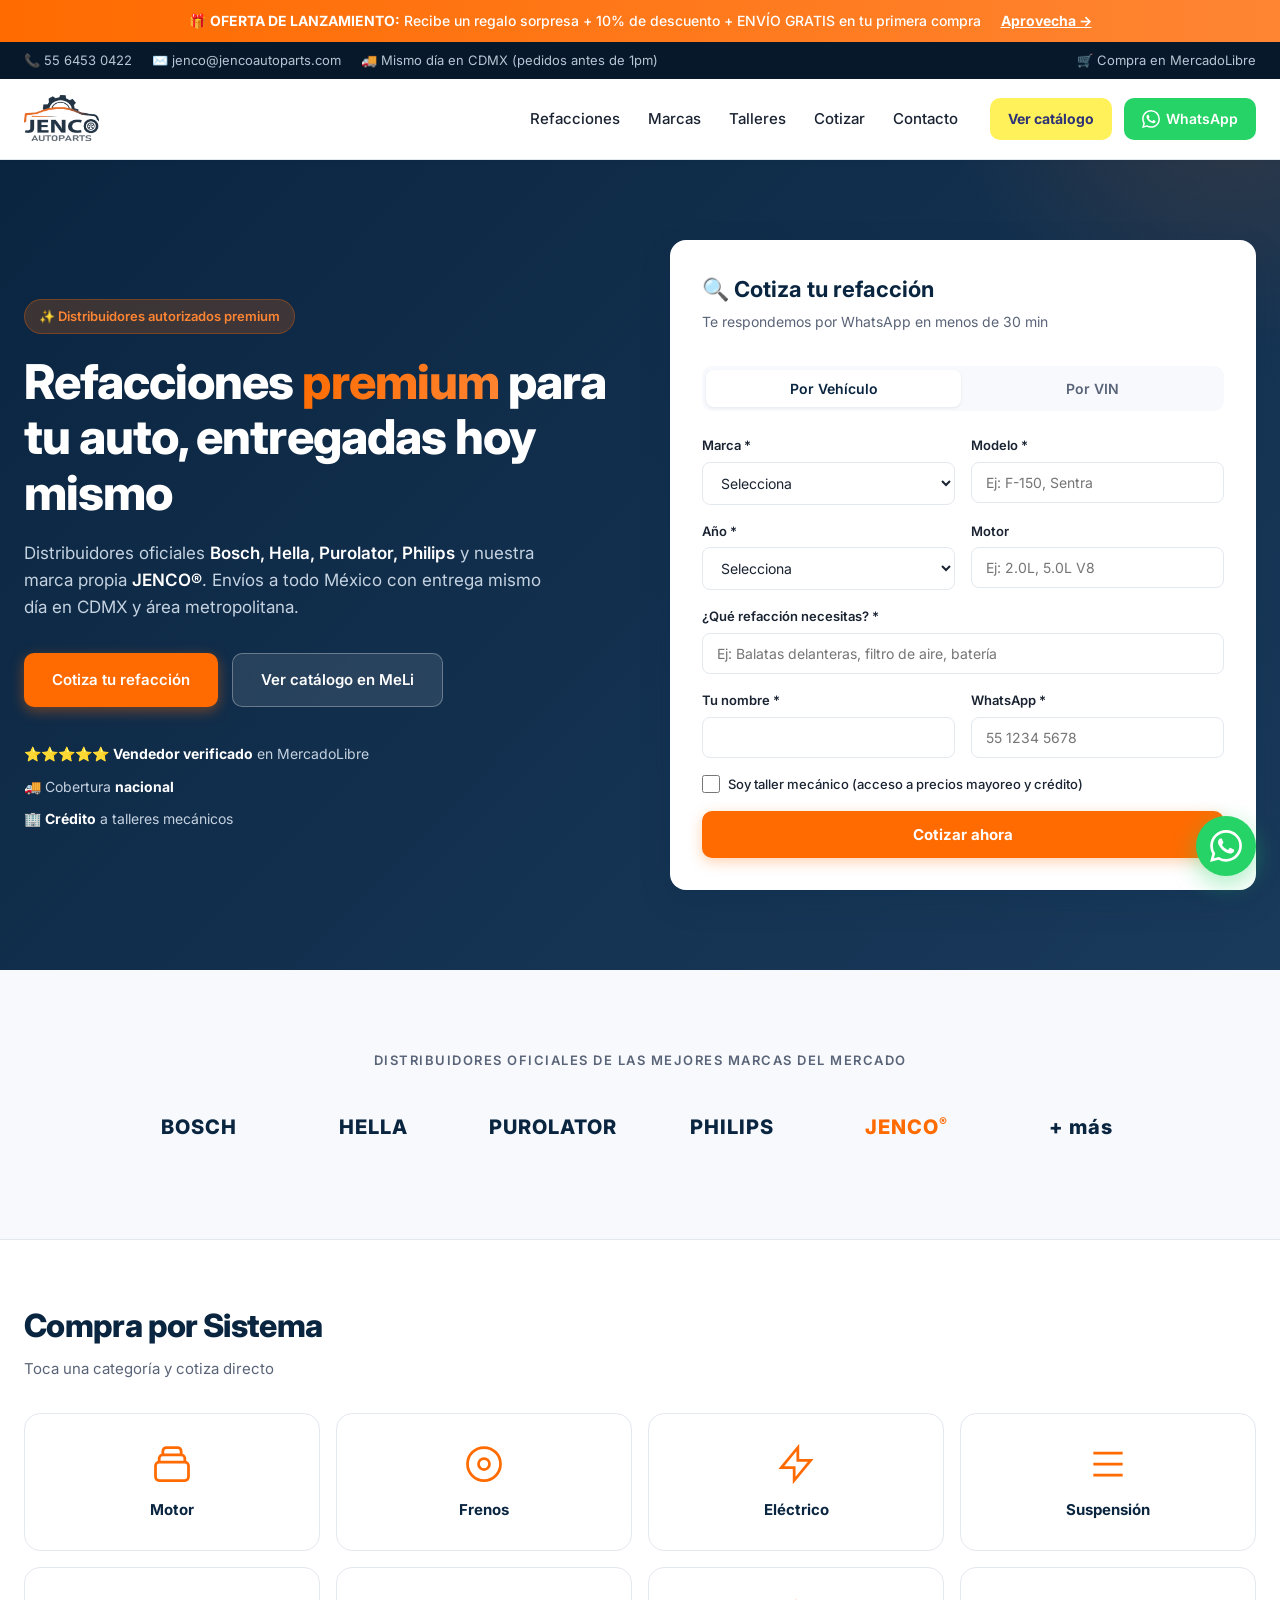
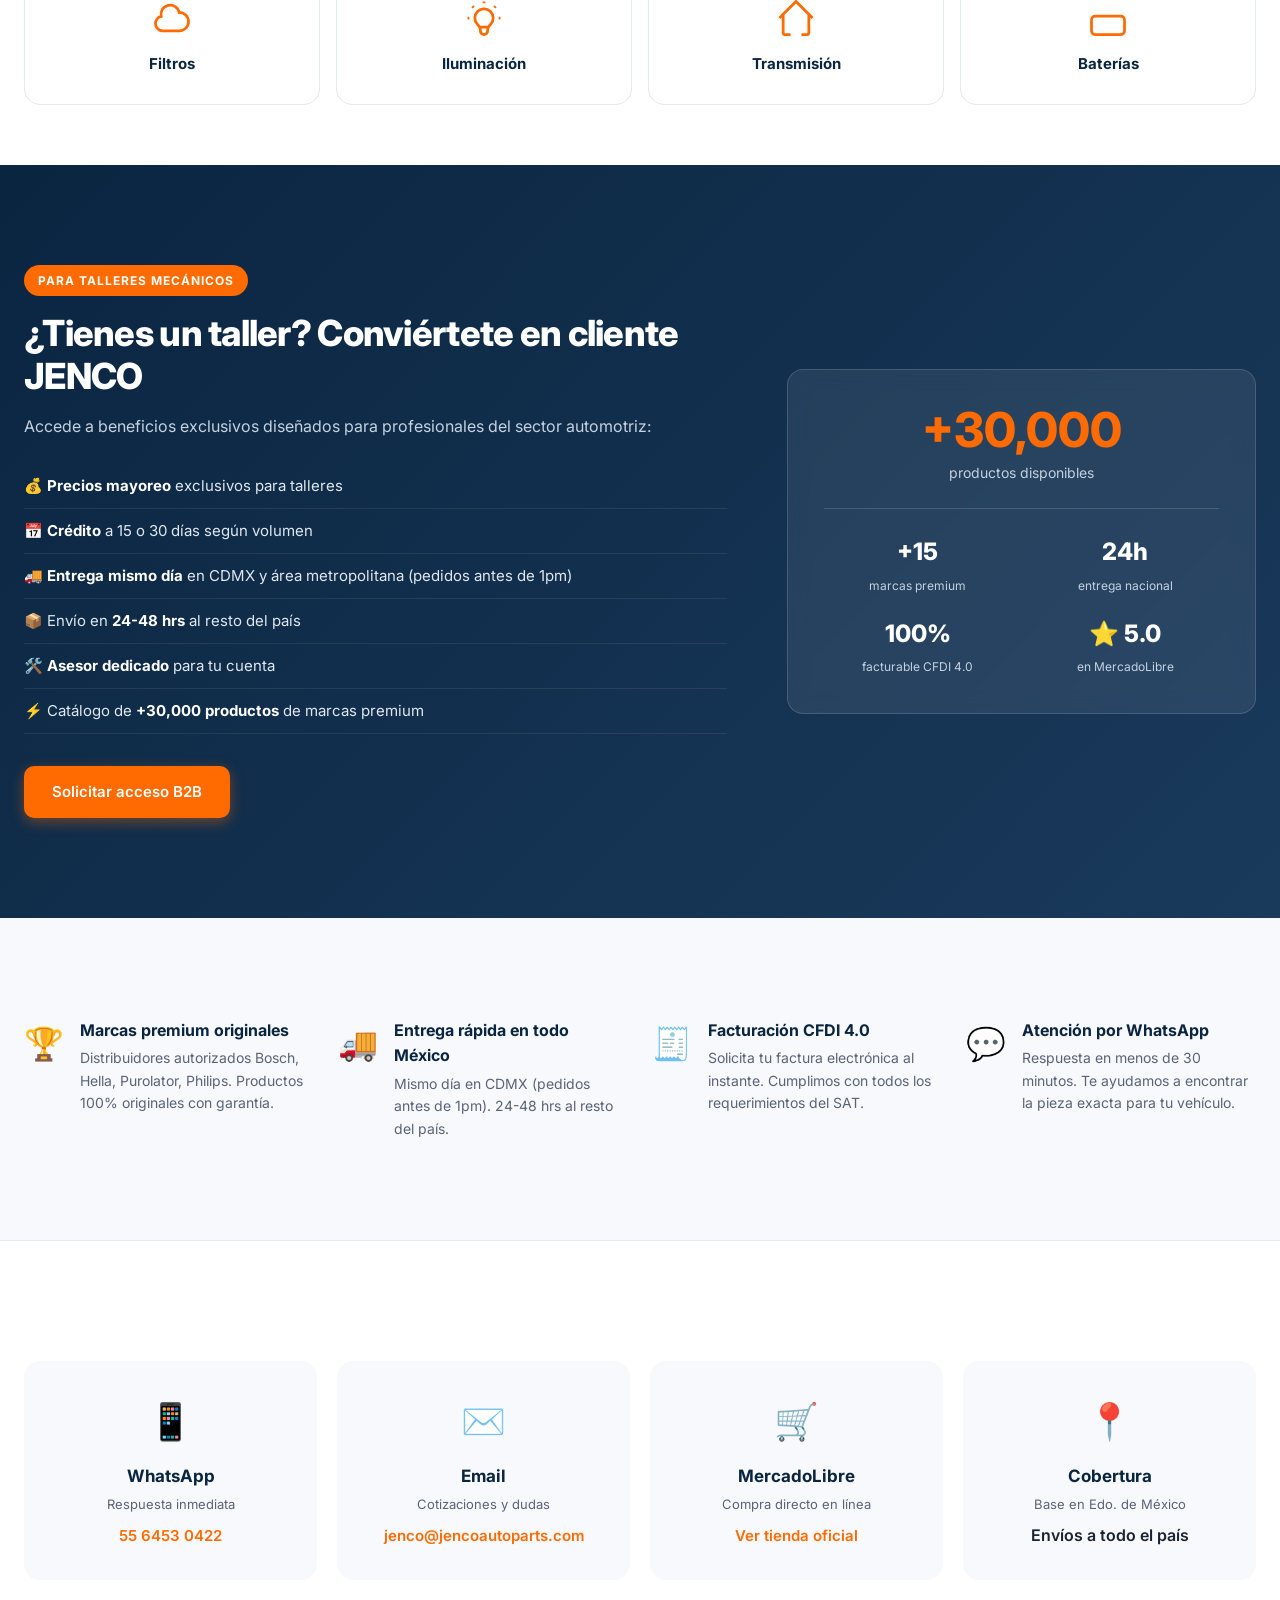
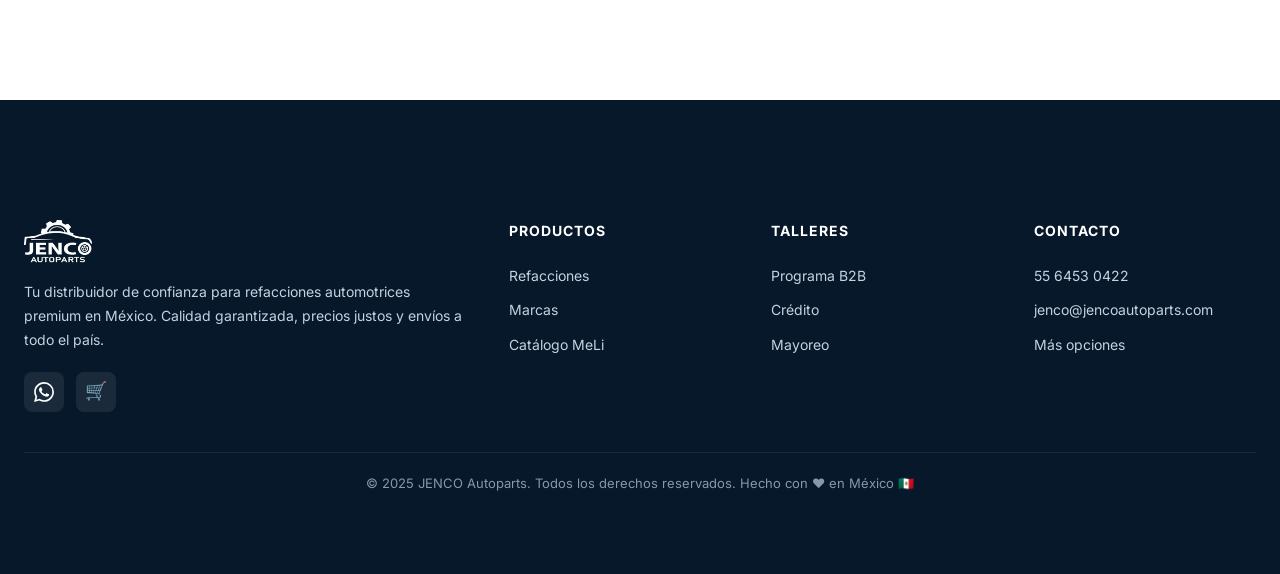
==== index.html @ 502e2b61 "Add files via upload" ====
<!DOCTYPE html>
<html lang="es-MX">
<head>
    <meta charset="UTF-8">
    <meta name="viewport" content="width=device-width, initial-scale=1.0">
    <title>JENCO Autoparts | Refacciones Automotrices Premium en México</title>
    <meta name="description" content="Distribuidores autorizados Bosch, Hella, Purolator y Philips. Envío gratis + 10% en tu primera compra. Entrega mismo día en CDMX. Mayoreo y crédito a talleres.">
    <meta name="keywords" content="refacciones, autopartes, mexico, bosch, hella, purolator, philips, balatas, talleres, mayoreo">
    <meta name="author" content="JENCO Autoparts">
    <meta name="robots" content="index, follow">

    <!-- Open Graph (Facebook/WhatsApp preview) -->
    <meta property="og:title" content="JENCO Autoparts | Refacciones Premium">
    <meta property="og:description" content="Distribuidores autorizados Bosch, Hella, Purolator, Philips. Envío gratis en tu primera compra. Mayoreo y crédito a talleres.">
    <meta property="og:image" content="https://www.jencoautoparts.com/assets/logo.png">
    <meta property="og:url" content="https://www.jencoautoparts.com">
    <meta property="og:type" content="website">
    <meta property="og:locale" content="es_MX">

    <!-- Twitter Card -->
    <meta name="twitter:card" content="summary_large_image">
    <meta name="twitter:title" content="JENCO Autoparts | Refacciones Premium">
    <meta name="twitter:description" content="Distribuidores autorizados de las mejores marcas. Envío nacional.">
    <meta name="twitter:image" content="https://www.jencoautoparts.com/assets/logo.png">

    <link rel="canonical" href="https://www.jencoautoparts.com">
    <link rel="icon" type="image/png" href="assets/logo.png">
    <link rel="apple-touch-icon" href="assets/logo.png">
    <link href="https://fonts.googleapis.com/css2?family=Inter:wght@300;400;500;600;700;800;900&display=swap" rel="stylesheet">
    <link rel="stylesheet" href="styles.css">

    <!-- Google Analytics 4 -->
    <script async src="https://www.googletagmanager.com/gtag/js?id=G-2443R4LY19"></script>
    <script>
      window.dataLayer = window.dataLayer || [];
      function gtag(){dataLayer.push(arguments);}
      gtag('js', new Date());
      gtag('config', 'G-2443R4LY19');
    </script>

    <!-- Meta Pixel (cuando tu socio te pase el ID, reemplaza TU_PIXEL_ID y descomenta) -->
    <!--
    <script>
      !function(f,b,e,v,n,t,s){if(f.fbq)return;n=f.fbq=function(){n.callMethod?n.callMethod.apply(n,arguments):n.queue.push(arguments)};if(!f._fbq)f._fbq=n;n.push=n;n.loaded=!0;n.version='2.0';n.queue=[];t=b.createElement(e);t.async=!0;t.src=v;s=b.getElementsByTagName(e)[0];s.parentNode.insertBefore(t,s)}(window,document,'script','https://connect.facebook.net/en_US/fbevents.js');
      fbq('init', 'TU_PIXEL_ID');
      fbq('track', 'PageView');
    </script>
    -->

    <!-- Schema.org SEO -->
    <script type="application/ld+json">
    {
      "@context": "https://schema.org",
      "@type": "AutoPartsStore",
      "name": "JENCO Autoparts",
      "url": "https://www.jencoautoparts.com",
      "logo": "https://www.jencoautoparts.com/assets/logo.png",
      "image": "https://www.jencoautoparts.com/assets/logo.png",
      "description": "Distribuidores autorizados de refacciones automotrices premium en México. Bosch, Hella, Purolator, Philips.",
      "telephone": "+525564530422",
      "email": "jenco@jencoautoparts.com",
      "address": {
        "@type": "PostalAddress",
        "addressRegion": "Estado de México",
        "addressCountry": "MX"
      },
      "areaServed": "MX",
      "sameAs": [
        "https://www.mercadolibre.com.mx/pagina/jencoautoparts"
      ]
    }
    </script>
</head>
<body>

    <!-- BANNER PROMOCIONAL -->
    <div class="promo-banner">
        🎁 <strong>OFERTA DE LANZAMIENTO:</strong> Recibe un regalo sorpresa + 10% de descuento + ENVÍO GRATIS en tu primera compra &nbsp;
        <a href="#cotizar">Aprovecha →</a>
    </div>

    <!-- TOP BAR -->
    <div class="top-bar">
        <div class="top-bar-content">
            <div class="top-bar-left">
                <span>📞 <a href="tel:+525564530422">55 6453 0422</a></span>
                <span class="hide-mobile">✉️ <a href="mailto:jenco@jencoautoparts.com">jenco@jencoautoparts.com</a></span>
                <span class="hide-mobile">🚚 Mismo día en CDMX (pedidos antes de 1pm)</span>
            </div>
            <div class="top-bar-right">
                <a href="https://www.mercadolibre.com.mx/pagina/jencoautoparts" target="_blank" rel="noopener">🛒 Compra en MercadoLibre</a>
            </div>
        </div>
    </div>

    <!-- HEADER -->
    <header>
        <div class="header-content">
            <a href="#" class="logo">
                <img src="assets/logo.png" alt="JENCO Autoparts">
            </a>
            <nav class="main-nav">
                <a href="#sistemas">Refacciones</a>
                <a href="#marcas">Marcas</a>
                <a href="#b2b">Talleres</a>
                <a href="#cotizar">Cotizar</a>
                <a href="#contacto">Contacto</a>
            </nav>
            <div class="header-actions">
                <a href="https://www.mercadolibre.com.mx/pagina/jencoautoparts" target="_blank" rel="noopener" class="btn-meli hide-mobile">
                    Ver catálogo
                </a>
                <a href="https://wa.me/525564530422?text=Hola%20JENCO,%20me%20interesa%20cotizar%20una%20refacción" target="_blank" rel="noopener" class="btn-whatsapp-header" onclick="trackEvent('whatsapp_header')">
                    <svg fill="currentColor" viewBox="0 0 24 24" width="18" height="18"><path d="M17.472 14.382c-.297-.149-1.758-.867-2.03-.967-.273-.099-.471-.148-.67.15-.197.297-.767.966-.94 1.164-.173.199-.347.223-.644.075-.297-.15-1.255-.463-2.39-1.475-.883-.788-1.48-1.761-1.653-2.059-.173-.297-.018-.458.13-.606.134-.133.298-.347.446-.52.149-.174.198-.298.298-.497.099-.198.05-.371-.025-.52-.075-.149-.669-1.612-.916-2.207-.242-.579-.487-.5-.669-.51-.173-.008-.371-.01-.57-.01-.198 0-.52.074-.792.372-.272.297-1.04 1.016-1.04 2.479 0 1.462 1.065 2.875 1.213 3.074.149.198 2.096 3.2 5.077 4.487.709.306 1.262.489 1.694.625.712.227 1.36.195 1.871.118.571-.085 1.758-.719 2.006-1.413.248-.694.248-1.289.173-1.413-.074-.124-.272-.198-.57-.347m-5.421 7.403h-.004a9.87 9.87 0 01-5.031-1.378l-.361-.214-3.741.982.998-3.648-.235-.374a9.86 9.86 0 01-1.51-5.26c.001-5.45 4.436-9.884 9.888-9.884 2.64 0 5.122 1.03 6.988 2.898a9.825 9.825 0 012.893 6.994c-.003 5.45-4.437 9.884-9.885 9.884m8.413-18.297A11.815 11.815 0 0012.05 0C5.495 0 .16 5.335.157 11.892c0 2.096.547 4.142 1.588 5.945L.057 24l6.305-1.654a11.882 11.882 0 005.683 1.448h.005c6.554 0 11.89-5.335 11.893-11.893a11.821 11.821 0 00-3.48-8.413z"/></svg>
                    WhatsApp
                </a>
            </div>
        </div>
    </header>

    <!-- HERO -->
    <section class="hero">
        <div class="hero-content">
            <div class="hero-text">
                <span class="hero-badge">✨ Distribuidores autorizados premium</span>
                <h1>Refacciones <span>premium</span> para tu auto, entregadas hoy mismo</h1>
                <p>Distribuidores oficiales <strong>Bosch, Hella, Purolator, Philips</strong> y nuestra marca propia <strong>JENCO®</strong>. Envíos a todo México con entrega mismo día en CDMX y área metropolitana.</p>
                <div class="hero-ctas">
                    <a href="#cotizar" class="btn-primary-lg">Cotiza tu refacción</a>
                    <a href="https://www.mercadolibre.com.mx/pagina/jencoautoparts" target="_blank" rel="noopener" class="btn-secondary-lg" onclick="trackEvent('meli_hero')">Ver catálogo en MeLi</a>
                </div>
                <div class="hero-trust">
                    <div class="trust-item">⭐⭐⭐⭐⭐ <strong>Vendedor verificado</strong> en MercadoLibre</div>
                    <div class="trust-item">🚚 Cobertura <strong>nacional</strong></div>
                    <div class="trust-item">🏢 <strong>Crédito</strong> a talleres mecánicos</div>
                </div>
            </div>

            <!-- COTIZADOR -->
            <div class="selector-card" id="cotizar">
                <div class="selector-header">
                    <h3>🔍 Cotiza tu refacción</h3>
                    <p>Te respondemos por WhatsApp en menos de 30 min</p>
                </div>

                <div class="selector-tabs">
                    <button type="button" class="tab active" onclick="switchTab(this, 'vehicle')">Por Vehículo</button>
                    <button type="button" class="tab" onclick="switchTab(this, 'vin')">Por VIN</button>
                </div>

                <form class="selector-form" id="vehicle-form" onsubmit="sendQuote(event)">
                    <input type="hidden" name="access_key" value="e34de8bd-b847-43dc-b93f-b76783f70eb3">
                    <input type="hidden" name="subject" value="🔧 Nueva cotización desde jencoautoparts.com">
                    <input type="hidden" name="from_name" value="JENCO Web">
                    <input type="hidden" name="redirect" value="false">

                    <div class="form-group">
                        <label>Marca *</label>
                        <select name="marca" required>
                            <option value="">Selecciona</option>
                            <option>Ford</option><option>Chevrolet</option><option>Nissan</option>
                            <option>Toyota</option><option>Volkswagen</option><option>Honda</option>
                            <option>Mazda</option><option>Hyundai</option><option>Kia</option>
                            <option>Dodge</option><option>Jeep</option><option>Ram</option>
                            <option>Mitsubishi</option><option>Renault</option><option>Seat</option>
                            <option>BMW</option><option>Mercedes-Benz</option><option>Audi</option>
                            <option>Otra</option>
                        </select>
                    </div>
                    <div class="form-group">
                        <label>Modelo *</label>
                        <input type="text" name="modelo" placeholder="Ej: F-150, Sentra" required>
                    </div>
                    <div class="form-group">
                        <label>Año *</label>
                        <select name="anio" required>
                            <option value="">Selecciona</option>
                            <option>2025</option><option>2024</option><option>2023</option>
                            <option>2022</option><option>2021</option><option>2020</option>
                            <option>2019</option><option>2018</option><option>2017</option>
                            <option>2016</option><option>2015</option><option>2014</option>
                            <option>2013</option><option>2012</option><option>2011</option>
                            <option>2010</option><option>2009 o anterior</option>
                        </select>
                    </div>
                    <div class="form-group">
                        <label>Motor</label>
                        <input type="text" name="motor" placeholder="Ej: 2.0L, 5.0L V8">
                    </div>
                    <div class="form-group full">
                        <label>¿Qué refacción necesitas? *</label>
                        <input type="text" name="refaccion" id="refaccion-input" placeholder="Ej: Balatas delanteras, filtro de aire, batería" required>
                    </div>
                    <div class="form-group">
                        <label>Tu nombre *</label>
                        <input type="text" name="nombre" required>
                    </div>
                    <div class="form-group">
                        <label>WhatsApp *</label>
                        <input type="tel" name="telefono" placeholder="55 1234 5678" required pattern="[0-9\s]{10,15}">
                    </div>
                    <div class="form-group full checkbox-group">
                        <label><input type="checkbox" name="es_taller" value="Sí"> Soy taller mecánico (acceso a precios mayoreo y crédito)</label>
                    </div>
                    <button type="submit" class="btn-primary">Cotizar ahora</button>
                </form>

                <form class="selector-form vin-mode" id="vin-form" style="display:none" onsubmit="sendQuote(event)">
                    <input type="hidden" name="access_key" value="e34de8bd-b847-43dc-b93f-b76783f70eb3">
                    <input type="hidden" name="subject" value="🔧 Cotización por VIN - jencoautoparts.com">
                    <input type="hidden" name="from_name" value="JENCO Web">
                    <input type="hidden" name="redirect" value="false">

                    <div class="form-group full">
                        <label>Número VIN (17 caracteres) *</label>
                        <input type="text" name="vin" maxlength="17" minlength="17" placeholder="Ej: 1FTFW1ET5DFC10312" required style="text-transform:uppercase">
                        <small>El VIN está en el tablero del lado del conductor o en los documentos del vehículo</small>
                    </div>
                    <div class="form-group full">
                        <label>¿Qué refacción necesitas? *</label>
                        <input type="text" name="refaccion" required>
                    </div>
                    <div class="form-group">
                        <label>Tu nombre *</label>
                        <input type="text" name="nombre" required>
                    </div>
                    <div class="form-group">
                        <label>WhatsApp *</label>
                        <input type="tel" name="telefono" required>
                    </div>
                    <button type="submit" class="btn-primary">Decodificar y cotizar</button>
                </form>
            </div>
        </div>
    </section>

    <!-- MARCAS -->
    <section class="brands-section" id="marcas">
        <div class="container-narrow">
            <p class="brands-label">Distribuidores oficiales de las mejores marcas del mercado</p>
            <div class="brands-grid">
                <div class="brand-item">BOSCH</div>
                <div class="brand-item">HELLA</div>
                <div class="brand-item">PUROLATOR</div>
                <div class="brand-item">PHILIPS</div>
                <div class="brand-item brand-own">JENCO<sup>®</sup></div>
                <div class="brand-item">+ más</div>
            </div>
        </div>
    </section>

    <!-- SISTEMAS -->
    <section class="container" id="sistemas">
        <div class="section-header">
            <div>
                <h2 class="section-title">Compra por Sistema</h2>
                <p class="section-subtitle">Toca una categoría y cotiza directo</p>
            </div>
        </div>
        <div class="systems-grid">
            <a href="#cotizar" class="system-card" onclick="setRefaccion('Motor')">
                <svg class="system-icon" fill="none" stroke="currentColor" stroke-width="1.5" viewBox="0 0 24 24"><path d="M19 11H5m14 0a2 2 0 012 2v6a2 2 0 01-2 2H5a2 2 0 01-2-2v-6a2 2 0 012-2m14 0V9a2 2 0 00-2-2M5 11V9a2 2 0 012-2m0 0V5a2 2 0 012-2h6a2 2 0 012 2v2M7 7h10"/></svg>
                <div class="system-name">Motor</div>
            </a>
            <a href="#cotizar" class="system-card" onclick="setRefaccion('Frenos')">
                <svg class="system-icon" fill="none" stroke="currentColor" stroke-width="1.5" viewBox="0 0 24 24"><circle cx="12" cy="12" r="9"/><circle cx="12" cy="12" r="3"/></svg>
                <div class="system-name">Frenos</div>
            </a>
            <a href="#cotizar" class="system-card" onclick="setRefaccion('Sistema eléctrico')">
                <svg class="system-icon" fill="none" stroke="currentColor" stroke-width="1.5" viewBox="0 0 24 24"><path d="M13 10V3L4 14h7v7l9-11h-7z"/></svg>
                <div class="system-name">Eléctrico</div>
            </a>
            <a href="#cotizar" class="system-card" onclick="setRefaccion('Suspensión')">
                <svg class="system-icon" fill="none" stroke="currentColor" stroke-width="1.5" viewBox="0 0 24 24"><path d="M4 6h16M4 12h16M4 18h16"/></svg>
                <div class="system-name">Suspensión</div>
            </a>
            <a href="#cotizar" class="system-card" onclick="setRefaccion('Filtros')">
                <svg class="system-icon" fill="none" stroke="currentColor" stroke-width="1.5" viewBox="0 0 24 24"><path d="M3 15a4 4 0 004 4h9a5 5 0 10-.1-9.999 5.002 5.002 0 10-9.78 2.096A4.001 4.001 0 003 15z"/></svg>
                <div class="system-name">Filtros</div>
            </a>
            <a href="#cotizar" class="system-card" onclick="setRefaccion('Iluminación')">
                <svg class="system-icon" fill="none" stroke="currentColor" stroke-width="1.5" viewBox="0 0 24 24"><path d="M9.663 17h4.673M12 3v1m6.364 1.636l-.707.707M21 12h-1M4 12H3m3.343-5.657l-.707-.707m2.828 9.9a5 5 0 117.072 0l-.548.547A3.374 3.374 0 0014 18.469V19a2 2 0 11-4 0v-.531c0-.895-.356-1.754-.988-2.386l-.548-.547z"/></svg>
                <div class="system-name">Iluminación</div>
            </a>
            <a href="#cotizar" class="system-card" onclick="setRefaccion('Transmisión')">
                <svg class="system-icon" fill="none" stroke="currentColor" stroke-width="1.5" viewBox="0 0 24 24"><path d="M3 12l2-2m0 0l7-7 7 7M5 10v10a1 1 0 001 1h3m10-11l2 2m-2-2v10a1 1 0 01-1 1h-3"/></svg>
                <div class="system-name">Transmisión</div>
            </a>
            <a href="#cotizar" class="system-card" onclick="setRefaccion('Batería')">
                <svg class="system-icon" fill="none" stroke="currentColor" stroke-width="1.5" viewBox="0 0 24 24"><path d="M19 11H5m14 0a2 2 0 012 2v6a2 2 0 01-2 2H5a2 2 0 01-2-2v-6a2 2 0 012-2"/></svg>
                <div class="system-name">Baterías</div>
            </a>
        </div>
    </section>

    <!-- B2B / TALLERES -->
    <section class="b2b-section" id="b2b">
        <div class="container">
            <div class="b2b-content">
                <div class="b2b-text">
                    <span class="b2b-tag">PARA TALLERES MECÁNICOS</span>
                    <h2>¿Tienes un taller? Conviértete en cliente JENCO</h2>
                    <p>Accede a beneficios exclusivos diseñados para profesionales del sector automotriz:</p>
                    <ul class="b2b-benefits">
                        <li>💰 <strong>Precios mayoreo</strong> exclusivos para talleres</li>
                        <li>📅 <strong>Crédito</strong> a 15 o 30 días según volumen</li>
                        <li>🚚 <strong>Entrega mismo día</strong> en CDMX y área metropolitana (pedidos antes de 1pm)</li>
                        <li>📦 Envío en <strong>24-48 hrs</strong> al resto del país</li>
                        <li>🛠️ <strong>Asesor dedicado</strong> para tu cuenta</li>
                        <li>⚡ Catálogo de <strong>+30,000 productos</strong> de marcas premium</li>
                    </ul>
                    <a href="https://wa.me/525564530422?text=Hola%20JENCO,%20tengo%20un%20taller%20mecánico%20y%20quiero%20información%20sobre%20precios%20mayoreo%20y%20crédito" target="_blank" rel="noopener" class="btn-primary-lg" onclick="trackEvent('whatsapp_b2b')">
                        Solicitar acceso B2B
                    </a>
                </div>
                <div class="b2b-card">
                    <div class="stat-big">
                        <span class="stat-number">+30,000</span>
                        <span class="stat-label">productos disponibles</span>
                    </div>
                    <div class="stat-row">
                        <div class="stat">
                            <span class="stat-num">+15</span>
                            <span class="stat-lbl">marcas premium</span>
                        </div>
                        <div class="stat">
                            <span class="stat-num">24h</span>
                            <span class="stat-lbl">entrega nacional</span>
                        </div>
                    </div>
                    <div class="stat-row">
                        <div class="stat">
                            <span class="stat-num">100%</span>
                            <span class="stat-lbl">facturable CFDI 4.0</span>
                        </div>
                        <div class="stat">
                            <span class="stat-num">⭐ 5.0</span>
                            <span class="stat-lbl">en MercadoLibre</span>
                        </div>
                    </div>
                </div>
            </div>
        </div>
    </section>

    <!-- BENEFICIOS -->
    <section class="features-wrapper">
        <div class="container">
            <div class="features">
                <div class="feature">
                    <div class="feature-icon-wrap">🏆</div>
                    <div>
                        <h4>Marcas premium originales</h4>
                        <p>Distribuidores autorizados Bosch, Hella, Purolator, Philips. Productos 100% originales con garantía.</p>
                    </div>
                </div>
                <div class="feature">
                    <div class="feature-icon-wrap">🚚</div>
                    <div>
                        <h4>Entrega rápida en todo México</h4>
                        <p>Mismo día en CDMX (pedidos antes de 1pm). 24-48 hrs al resto del país.</p>
                    </div>
                </div>
                <div class="feature">
                    <div class="feature-icon-wrap">🧾</div>
                    <div>
                        <h4>Facturación CFDI 4.0</h4>
                        <p>Solicita tu factura electrónica al instante. Cumplimos con todos los requerimientos del SAT.</p>
                    </div>
                </div>
                <div class="feature">
                    <div class="feature-icon-wrap">💬</div>
                    <div>
                        <h4>Atención por WhatsApp</h4>
                        <p>Respuesta en menos de 30 minutos. Te ayudamos a encontrar la pieza exacta para tu vehículo.</p>
                    </div>
                </div>
            </div>
        </div>
    </section>

    <!-- CONTACTO -->
    <section class="contact-section" id="contacto">
        <div class="container">
            <div class="contact-grid">
                <div class="contact-card">
                    <div class="contact-icon">📱</div>
                    <h4>WhatsApp</h4>
                    <p>Respuesta inmediata</p>
                    <a href="https://wa.me/525564530422?text=Hola%20JENCO" target="_blank" rel="noopener" onclick="trackEvent('whatsapp_contact')">55 6453 0422</a>
                </div>
                <div class="contact-card">
                    <div class="contact-icon">✉️</div>
                    <h4>Email</h4>
                    <p>Cotizaciones y dudas</p>
                    <a href="mailto:jenco@jencoautoparts.com">jenco@jencoautoparts.com</a>
                </div>
                <div class="contact-card">
                    <div class="contact-icon">🛒</div>
                    <h4>MercadoLibre</h4>
                    <p>Compra directo en línea</p>
                    <a href="https://www.mercadolibre.com.mx/pagina/jencoautoparts" target="_blank" rel="noopener" onclick="trackEvent('meli_contact')">Ver tienda oficial</a>
                </div>
                <div class="contact-card">
                    <div class="contact-icon">📍</div>
                    <h4>Cobertura</h4>
                    <p>Base en Edo. de México</p>
                    <span>Envíos a todo el país</span>
                </div>
            </div>
        </div>
    </section>

    <!-- FOOTER -->
    <footer>
        <div class="container">
            <div class="footer-content">
                <div class="footer-brand">
                    <img src="assets/logo.png" alt="JENCO Autoparts" class="footer-logo">
                    <p>Tu distribuidor de confianza para refacciones automotrices premium en México. Calidad garantizada, precios justos y envíos a todo el país.</p>
                    <div class="social-links">
                        <a href="https://wa.me/525564530422" target="_blank" rel="noopener" title="WhatsApp">
                            <svg fill="currentColor" viewBox="0 0 24 24" width="20" height="20"><path d="M17.472 14.382c-.297-.149-1.758-.867-2.03-.967-.273-.099-.471-.148-.67.15-.197.297-.767.966-.94 1.164-.173.199-.347.223-.644.075-.297-.15-1.255-.463-2.39-1.475-.883-.788-1.48-1.761-1.653-2.059-.173-.297-.018-.458.13-.606.134-.133.298-.347.446-.52.149-.174.198-.298.298-.497.099-.198.05-.371-.025-.52-.075-.149-.669-1.612-.916-2.207-.242-.579-.487-.5-.669-.51-.173-.008-.371-.01-.57-.01-.198 0-.52.074-.792.372-.272.297-1.04 1.016-1.04 2.479 0 1.462 1.065 2.875 1.213 3.074.149.198 2.096 3.2 5.077 4.487.709.306 1.262.489 1.694.625.712.227 1.36.195 1.871.118.571-.085 1.758-.719 2.006-1.413.248-.694.248-1.289.173-1.413-.074-.124-.272-.198-.57-.347m-5.421 7.403h-.004a9.87 9.87 0 01-5.031-1.378l-.361-.214-3.741.982.998-3.648-.235-.374a9.86 9.86 0 01-1.51-5.26c.001-5.45 4.436-9.884 9.888-9.884 2.64 0 5.122 1.03 6.988 2.898a9.825 9.825 0 012.893 6.994c-.003 5.45-4.437 9.884-9.885 9.884m8.413-18.297A11.815 11.815 0 0012.05 0C5.495 0 .16 5.335.157 11.892c0 2.096.547 4.142 1.588 5.945L.057 24l6.305-1.654a11.882 11.882 0 005.683 1.448h.005c6.554 0 11.89-5.335 11.893-11.893a11.821 11.821 0 00-3.48-8.413z"/></svg>
                        </a>
                        <a href="https://www.mercadolibre.com.mx/pagina/jencoautoparts" target="_blank" rel="noopener" title="MercadoLibre">
                            🛒
                        </a>
                    </div>
                </div>
                <div class="footer-col">
                    <h5>Productos</h5>
                    <a href="#sistemas">Refacciones</a>
                    <a href="#marcas">Marcas</a>
                    <a href="https://www.mercadolibre.com.mx/pagina/jencoautoparts" target="_blank" rel="noopener">Catálogo MeLi</a>
                </div>
                <div class="footer-col">
                    <h5>Talleres</h5>
                    <a href="#b2b">Programa B2B</a>
                    <a href="#b2b">Crédito</a>
                    <a href="#b2b">Mayoreo</a>
                </div>
                <div class="footer-col">
                    <h5>Contacto</h5>
                    <a href="tel:+525564530422">55 6453 0422</a>
                    <a href="mailto:jenco@jencoautoparts.com">jenco@jencoautoparts.com</a>
                    <a href="#contacto">Más opciones</a>
                </div>
            </div>
            <div class="footer-bottom">
                © 2025 JENCO Autoparts. Todos los derechos reservados. Hecho con ❤️ en México 🇲🇽
            </div>
        </div>
    </footer>

    <!-- BOTÓN FLOTANTE WHATSAPP -->
    <a href="https://wa.me/525564530422?text=Hola%20JENCO,%20me%20interesa%20cotizar%20una%20refacción" target="_blank" rel="noopener" class="whatsapp-float" onclick="trackEvent('whatsapp_float')" title="Cotiza por WhatsApp">
        <svg fill="currentColor" viewBox="0 0 24 24" width="32" height="32"><path d="M17.472 14.382c-.297-.149-1.758-.867-2.03-.967-.273-.099-.471-.148-.67.15-.197.297-.767.966-.94 1.164-.173.199-.347.223-.644.075-.297-.15-1.255-.463-2.39-1.475-.883-.788-1.48-1.761-1.653-2.059-.173-.297-.018-.458.13-.606.134-.133.298-.347.446-.52.149-.174.198-.298.298-.497.099-.198.05-.371-.025-.52-.075-.149-.669-1.612-.916-2.207-.242-.579-.487-.5-.669-.51-.173-.008-.371-.01-.57-.01-.198 0-.52.074-.792.372-.272.297-1.04 1.016-1.04 2.479 0 1.462 1.065 2.875 1.213 3.074.149.198 2.096 3.2 5.077 4.487.709.306 1.262.489 1.694.625.712.227 1.36.195 1.871.118.571-.085 1.758-.719 2.006-1.413.248-.694.248-1.289.173-1.413-.074-.124-.272-.198-.57-.347m-5.421 7.403h-.004a9.87 9.87 0 01-5.031-1.378l-.361-.214-3.741.982.998-3.648-.235-.374a9.86 9.86 0 01-1.51-5.26c.001-5.45 4.436-9.884 9.888-9.884 2.64 0 5.122 1.03 6.988 2.898a9.825 9.825 0 012.893 6.994c-.003 5.45-4.437 9.884-9.885 9.884m8.413-18.297A11.815 11.815 0 0012.05 0C5.495 0 .16 5.335.157 11.892c0 2.096.547 4.142 1.588 5.945L.057 24l6.305-1.654a11.882 11.882 0 005.683 1.448h.005c6.554 0 11.89-5.335 11.893-11.893a11.821 11.821 0 00-3.48-8.413z"/></svg>
    </a>

    <!-- TOAST NOTIFICATION -->
    <div id="toast" class="toast"></div>

    <script src="script.js"></script>
</body>
</html>
---- styles.css ----
/* ============================================
   JENCO AUTOPARTS - STYLES
   Paleta: Azul corporativo + Naranja energía
   ============================================ */

:root {
    --primary: #0a2540;
    --primary-dark: #061829;
    --primary-light: #1a3a5c;
    --accent: #ff6b00;
    --accent-dark: #e55a00;
    --accent-light: #ff8533;
    --success: #25d366;
    --bg: #ffffff;
    --bg-alt: #f7f9fc;
    --bg-dark: #0a2540;
    --text: #1a2332;
    --text-light: #5a6478;
    --border: #e4e8ef;
    --shadow-sm: 0 1px 3px rgba(10, 37, 64, 0.08);
    --shadow: 0 4px 12px rgba(10, 37, 64, 0.1);
    --shadow-lg: 0 12px 32px rgba(10, 37, 64, 0.15);
    --radius: 10px;
    --radius-lg: 16px;
    --transition: all 0.25s ease;
}

* { margin: 0; padding: 0; box-sizing: border-box; }

html { scroll-behavior: smooth; }

body {
    font-family: 'Inter', -apple-system, BlinkMacSystemFont, sans-serif;
    color: var(--text);
    background: var(--bg);
    line-height: 1.6;
    -webkit-font-smoothing: antialiased;
}

a { color: inherit; text-decoration: none; transition: var(--transition); }
img { max-width: 100%; display: block; }
button { font-family: inherit; cursor: pointer; border: none; background: none; }

.container { max-width: 1280px; margin: 0 auto; padding: 60px 24px; }
.container-narrow { max-width: 1080px; margin: 0 auto; padding: 40px 24px; }

/* ===== PROMO BANNER ===== */
.promo-banner {
    background: linear-gradient(90deg, var(--accent), var(--accent-light));
    color: white;
    text-align: center;
    padding: 10px 16px;
    font-size: 14px;
    font-weight: 500;
}
.promo-banner a {
    color: white;
    font-weight: 700;
    text-decoration: underline;
    margin-left: 8px;
}

/* ===== TOP BAR ===== */
.top-bar {
    background: var(--primary-dark);
    color: #b8c5d6;
    font-size: 13px;
    padding: 8px 0;
}
.top-bar-content {
    max-width: 1280px;
    margin: 0 auto;
    padding: 0 24px;
    display: flex;
    justify-content: space-between;
    align-items: center;
    gap: 16px;
    flex-wrap: wrap;
}
.top-bar-left, .top-bar-right { display: flex; gap: 20px; flex-wrap: wrap; }
.top-bar a { color: #b8c5d6; }
.top-bar a:hover { color: var(--accent-light); }

/* ===== HEADER ===== */
header {
    background: white;
    border-bottom: 1px solid var(--border);
    position: sticky;
    top: 0;
    z-index: 100;
    box-shadow: var(--shadow-sm);
}
.header-content {
    max-width: 1280px;
    margin: 0 auto;
    padding: 16px 24px;
    display: flex;
    align-items: center;
    gap: 32px;
}
.logo img { height: 48px; width: auto; }

.main-nav {
    display: flex;
    gap: 28px;
    margin-left: auto;
}
.main-nav a {
    color: var(--text);
    font-weight: 500;
    font-size: 15px;
    padding: 8px 0;
    position: relative;
}
.main-nav a:hover { color: var(--accent); }
.main-nav a::after {
    content: '';
    position: absolute;
    bottom: 0;
    left: 0;
    width: 0;
    height: 2px;
    background: var(--accent);
    transition: var(--transition);
}
.main-nav a:hover::after { width: 100%; }

.header-actions { display: flex; gap: 12px; align-items: center; }

.btn-meli {
    padding: 10px 18px;
    background: #fff159;
    color: #2d3277;
    border-radius: var(--radius);
    font-weight: 700;
    font-size: 14px;
    transition: var(--transition);
}
.btn-meli:hover { background: #ffe600; transform: translateY(-1px); }

.btn-whatsapp-header {
    display: flex;
    align-items: center;
    gap: 6px;
    padding: 10px 18px;
    background: var(--success);
    color: white;
    border-radius: var(--radius);
    font-weight: 600;
    font-size: 14px;
}
.btn-whatsapp-header:hover { background: #1fb855; transform: translateY(-1px); }

/* ===== HERO ===== */
.hero {
    background: linear-gradient(135deg, var(--primary) 0%, var(--primary-light) 100%);
    color: white;
    padding: 80px 0;
    position: relative;
    overflow: hidden;
}
.hero::before {
    content: '';
    position: absolute;
    top: -50%;
    right: -20%;
    width: 600px;
    height: 600px;
    background: radial-gradient(circle, rgba(255,107,0,0.15) 0%, transparent 70%);
    border-radius: 50%;
}
.hero-content {
    max-width: 1280px;
    margin: 0 auto;
    padding: 0 24px;
    display: grid;
    grid-template-columns: 1fr 1fr;
    gap: 60px;
    align-items: center;
    position: relative;
    z-index: 1;
}
.hero-badge {
    display: inline-block;
    background: rgba(255, 107, 0, 0.2);
    color: var(--accent-light);
    padding: 6px 14px;
    border-radius: 20px;
    font-size: 13px;
    font-weight: 600;
    margin-bottom: 20px;
    border: 1px solid rgba(255, 107, 0, 0.3);
}
.hero h1 {
    font-size: 48px;
    font-weight: 800;
    line-height: 1.15;
    margin-bottom: 20px;
    letter-spacing: -0.02em;
}
.hero h1 span {
    color: var(--accent);
    background: linear-gradient(120deg, var(--accent) 0%, var(--accent-light) 100%);
    -webkit-background-clip: text;
    -webkit-text-fill-color: transparent;
    background-clip: text;
}
.hero p {
    font-size: 17px;
    color: #c5d2e0;
    margin-bottom: 32px;
    max-width: 540px;
}
.hero p strong { color: white; font-weight: 600; }

.hero-ctas { display: flex; gap: 14px; margin-bottom: 36px; flex-wrap: wrap; }

.btn-primary-lg, .btn-secondary-lg {
    padding: 14px 28px;
    border-radius: var(--radius);
    font-weight: 600;
    font-size: 15px;
    display: inline-flex;
    align-items: center;
    transition: var(--transition);
}
.btn-primary-lg {
    background: var(--accent);
    color: white;
    box-shadow: 0 4px 14px rgba(255, 107, 0, 0.4);
}
.btn-primary-lg:hover {
    background: var(--accent-dark);
    transform: translateY(-2px);
    box-shadow: 0 6px 20px rgba(255, 107, 0, 0.5);
}
.btn-secondary-lg {
    background: rgba(255, 255, 255, 0.1);
    color: white;
    border: 1px solid rgba(255, 255, 255, 0.3);
    backdrop-filter: blur(10px);
}
.btn-secondary-lg:hover { background: rgba(255, 255, 255, 0.2); }

.hero-trust { display: flex; flex-direction: column; gap: 10px; }
.trust-item { font-size: 14px; color: #c5d2e0; }
.trust-item strong { color: white; }

/* ===== SELECTOR CARD ===== */
.selector-card {
    background: white;
    color: var(--text);
    border-radius: var(--radius-lg);
    padding: 32px;
    box-shadow: var(--shadow-lg);
}
.selector-header { margin-bottom: 20px; }
.selector-header h3 {
    font-size: 22px;
    font-weight: 700;
    color: var(--primary);
    margin-bottom: 4px;
}
.selector-header p { font-size: 14px; color: var(--text-light); }

.selector-tabs {
    display: flex;
    gap: 4px;
    background: var(--bg-alt);
    padding: 4px;
    border-radius: var(--radius);
    margin-bottom: 24px;
}
.tab {
    flex: 1;
    padding: 10px 16px;
    background: transparent;
    color: var(--text-light);
    font-weight: 600;
    font-size: 14px;
    border-radius: 8px;
    transition: var(--transition);
}
.tab.active {
    background: white;
    color: var(--primary);
    box-shadow: var(--shadow-sm);
}

.selector-form {
    display: grid;
    grid-template-columns: 1fr 1fr;
    gap: 16px;
}
.form-group { display: flex; flex-direction: column; gap: 6px; }
.form-group.full { grid-column: 1 / -1; }
.form-group label {
    font-size: 13px;
    font-weight: 600;
    color: var(--text);
}
.form-group input,
.form-group select {
    padding: 11px 14px;
    border: 1.5px solid var(--border);
    border-radius: 8px;
    font-size: 14px;
    font-family: inherit;
    color: var(--text);
    background: white;
    transition: var(--transition);
}
.form-group input:focus,
.form-group select:focus {
    outline: none;
    border-color: var(--accent);
    box-shadow: 0 0 0 3px rgba(255, 107, 0, 0.1);
}
.form-group small { font-size: 12px; color: var(--text-light); }

.checkbox-group label {
    display: flex;
    align-items: center;
    gap: 8px;
    font-weight: 500;
    cursor: pointer;
    color: var(--text);
}
.checkbox-group input[type="checkbox"] {
    width: 18px;
    height: 18px;
    accent-color: var(--accent);
    cursor: pointer;
}

.btn-primary {
    grid-column: 1 / -1;
    padding: 14px;
    background: var(--accent);
    color: white;
    font-weight: 700;
    font-size: 15px;
    border-radius: var(--radius);
    transition: var(--transition);
    box-shadow: 0 4px 14px rgba(255, 107, 0, 0.3);
}
.btn-primary:hover {
    background: var(--accent-dark);
    transform: translateY(-1px);
    box-shadow: 0 6px 20px rgba(255, 107, 0, 0.4);
}
.btn-primary:disabled { opacity: 0.6; cursor: not-allowed; transform: none; }

/* ===== BRANDS ===== */
.brands-section {
    background: var(--bg-alt);
    padding: 40px 0;
    border-bottom: 1px solid var(--border);
}
.brands-label {
    text-align: center;
    font-size: 13px;
    font-weight: 600;
    text-transform: uppercase;
    letter-spacing: 1.5px;
    color: var(--text-light);
    margin-bottom: 24px;
}
.brands-grid {
    display: grid;
    grid-template-columns: repeat(6, 1fr);
    gap: 24px;
    align-items: center;
}
.brand-item {
    text-align: center;
    font-size: 20px;
    font-weight: 800;
    color: var(--primary);
    letter-spacing: 1px;
    padding: 16px;
    border-radius: var(--radius);
    transition: var(--transition);
}
.brand-item:hover {
    background: white;
    box-shadow: var(--shadow);
    transform: translateY(-2px);
}
.brand-item sup { color: var(--accent); font-size: 12px; }
.brand-own { color: var(--accent); }

/* ===== SECTION HEADER ===== */
.section-header {
    display: flex;
    justify-content: space-between;
    align-items: end;
    margin-bottom: 32px;
    flex-wrap: wrap;
    gap: 16px;
}
.section-title {
    font-size: 32px;
    font-weight: 800;
    color: var(--primary);
    letter-spacing: -0.02em;
    margin-bottom: 6px;
}
.section-subtitle { font-size: 15px; color: var(--text-light); }

/* ===== SYSTEMS GRID ===== */
.systems-grid {
    display: grid;
    grid-template-columns: repeat(4, 1fr);
    gap: 16px;
}
.system-card {
    background: white;
    border: 1.5px solid var(--border);
    border-radius: var(--radius-lg);
    padding: 28px 20px;
    text-align: center;
    transition: var(--transition);
    cursor: pointer;
}
.system-card:hover {
    border-color: var(--accent);
    transform: translateY(-4px);
    box-shadow: var(--shadow-lg);
}
.system-icon {
    width: 44px;
    height: 44px;
    color: var(--accent);
    margin: 0 auto 12px;
    display: block;
}
.system-name {
    font-size: 15px;
    font-weight: 700;
    color: var(--primary);
}

/* ===== B2B ===== */
.b2b-section {
    background: linear-gradient(135deg, var(--primary) 0%, var(--primary-light) 100%);
    color: white;
    padding: 40px 0;
}
.b2b-content {
    display: grid;
    grid-template-columns: 1.5fr 1fr;
    gap: 60px;
    align-items: center;
}
.b2b-tag {
    display: inline-block;
    background: var(--accent);
    color: white;
    padding: 6px 14px;
    border-radius: 20px;
    font-size: 12px;
    font-weight: 700;
    letter-spacing: 1px;
    margin-bottom: 16px;
}
.b2b-text h2 {
    font-size: 36px;
    font-weight: 800;
    line-height: 1.2;
    margin-bottom: 16px;
    letter-spacing: -0.02em;
}
.b2b-text > p { font-size: 16px; color: #c5d2e0; margin-bottom: 24px; }
.b2b-benefits {
    list-style: none;
    margin-bottom: 32px;
}
.b2b-benefits li {
    padding: 10px 0;
    font-size: 15px;
    color: #e0e8f0;
    border-bottom: 1px solid rgba(255,255,255,0.08);
}
.b2b-benefits li strong { color: white; }

.b2b-card {
    background: rgba(255,255,255,0.08);
    backdrop-filter: blur(10px);
    border: 1px solid rgba(255,255,255,0.15);
    border-radius: var(--radius-lg);
    padding: 36px;
}
.stat-big {
    text-align: center;
    padding-bottom: 24px;
    border-bottom: 1px solid rgba(255,255,255,0.15);
    margin-bottom: 24px;
}
.stat-number {
    display: block;
    font-size: 48px;
    font-weight: 800;
    color: var(--accent);
    line-height: 1;
}
.stat-label {
    display: block;
    font-size: 14px;
    color: #c5d2e0;
    margin-top: 8px;
}
.stat-row {
    display: grid;
    grid-template-columns: 1fr 1fr;
    gap: 20px;
    margin-bottom: 20px;
}
.stat-row:last-child { margin-bottom: 0; }
.stat { text-align: center; }
.stat-num {
    display: block;
    font-size: 24px;
    font-weight: 800;
    color: white;
}
.stat-lbl {
    display: block;
    font-size: 12px;
    color: #c5d2e0;
    margin-top: 4px;
}

/* ===== FEATURES ===== */
.features-wrapper {
    background: var(--bg-alt);
    padding: 40px 0;
}
.features {
    display: grid;
    grid-template-columns: repeat(4, 1fr);
    gap: 24px;
}
.feature {
    display: flex;
    gap: 16px;
    align-items: flex-start;
}
.feature-icon-wrap {
    font-size: 32px;
    flex-shrink: 0;
}
.feature h4 {
    font-size: 16px;
    font-weight: 700;
    color: var(--primary);
    margin-bottom: 4px;
}
.feature p { font-size: 14px; color: var(--text-light); }

/* ===== CONTACT ===== */
.contact-section {
    background: white;
    padding: 60px 0;
    border-top: 1px solid var(--border);
}
.contact-grid {
    display: grid;
    grid-template-columns: repeat(4, 1fr);
    gap: 20px;
}
.contact-card {
    text-align: center;
    padding: 32px 20px;
    background: var(--bg-alt);
    border-radius: var(--radius-lg);
    transition: var(--transition);
}
.contact-card:hover { transform: translateY(-4px); box-shadow: var(--shadow); }
.contact-icon { font-size: 36px; margin-bottom: 12px; }
.contact-card h4 {
    font-size: 17px;
    font-weight: 700;
    color: var(--primary);
    margin-bottom: 4px;
}
.contact-card p { font-size: 13px; color: var(--text-light); margin-bottom: 8px; }
.contact-card a {
    color: var(--accent);
    font-weight: 600;
    font-size: 15px;
}
.contact-card a:hover { text-decoration: underline; }
.contact-card span { color: var(--text); font-weight: 600; }

/* ===== FOOTER ===== */
footer {
    background: var(--primary-dark);
    color: #c5d2e0;
    padding: 60px 0 0;
}
.footer-content {
    display: grid;
    grid-template-columns: 2fr 1fr 1fr 1fr;
    gap: 40px;
    padding-bottom: 40px;
}
.footer-logo { height: 44px; margin-bottom: 16px; filter: brightness(0) invert(1); }
.footer-brand p { font-size: 14px; line-height: 1.7; margin-bottom: 20px; }
.social-links { display: flex; gap: 12px; }
.social-links a {
    width: 40px;
    height: 40px;
    display: flex;
    align-items: center;
    justify-content: center;
    background: rgba(255,255,255,0.08);
    color: white;
    border-radius: 8px;
    transition: var(--transition);
    font-size: 18px;
}
.social-links a:hover { background: var(--accent); transform: translateY(-2px); }

.footer-col h5 {
    color: white;
    font-size: 14px;
    font-weight: 700;
    margin-bottom: 16px;
    text-transform: uppercase;
    letter-spacing: 1px;
}
.footer-col a {
    display: block;
    color: #c5d2e0;
    font-size: 14px;
    padding: 6px 0;
}
.footer-col a:hover { color: var(--accent-light); }

.footer-bottom {
    text-align: center;
    padding: 20px;
    border-top: 1px solid rgba(255,255,255,0.08);
    font-size: 13px;
    color: #8a96aa;
}

/* ===== WHATSAPP FLOAT ===== */
.whatsapp-float {
    position: fixed;
    bottom: 24px;
    right: 24px;
    width: 60px;
    height: 60px;
    background: var(--success);
    color: white;
    border-radius: 50%;
    display: flex;
    align-items: center;
    justify-content: center;
    box-shadow: 0 8px 24px rgba(37, 211, 102, 0.4);
    z-index: 99;
    animation: pulse 2s infinite;
    transition: var(--transition);
}
.whatsapp-float:hover {
    transform: scale(1.1);
    box-shadow: 0 12px 30px rgba(37, 211, 102, 0.5);
}
@keyframes pulse {
    0%, 100% { box-shadow: 0 8px 24px rgba(37, 211, 102, 0.4); }
    50% { box-shadow: 0 8px 24px rgba(37, 211, 102, 0.4), 0 0 0 12px rgba(37, 211, 102, 0); }
}

/* ===== TOAST ===== */
.toast {
    position: fixed;
    bottom: 100px;
    left: 50%;
    transform: translateX(-50%) translateY(100px);
    background: var(--primary);
    color: white;
    padding: 14px 24px;
    border-radius: var(--radius);
    font-size: 14px;
    font-weight: 600;
    box-shadow: var(--shadow-lg);
    z-index: 1000;
    opacity: 0;
    transition: all 0.4s ease;
    pointer-events: none;
    max-width: 90%;
    text-align: center;
}
.toast.show {
    opacity: 1;
    transform: translateX(-50%) translateY(0);
}
.toast.success { background: var(--success); }
.toast.error { background: #e53e3e; }

/* ===== RESPONSIVE ===== */
@media (max-width: 968px) {
    .hide-mobile { display: none !important; }
    .hero-content { grid-template-columns: 1fr; gap: 40px; }
    .hero h1 { font-size: 36px; }
    .b2b-content { grid-template-columns: 1fr; gap: 40px; }
    .footer-content { grid-template-columns: 1fr 1fr; gap: 32px; }
    .features { grid-template-columns: 1fr 1fr; }
    .systems-grid { grid-template-columns: repeat(3, 1fr); }
    .brands-grid { grid-template-columns: repeat(3, 1fr); }
    .contact-grid { grid-template-columns: repeat(2, 1fr); }
    .main-nav { display: none; }
}

@media (max-width: 640px) {
    .container { padding: 40px 16px; }
    .hero { padding: 50px 0; }
    .hero h1 { font-size: 28px; }
    .hero p { font-size: 15px; }
    .selector-card { padding: 20px; }
    .selector-form { grid-template-columns: 1fr; }
    .systems-grid { grid-template-columns: repeat(2, 1fr); }
    .brands-grid { grid-template-columns: repeat(2, 1fr); }
    .features { grid-template-columns: 1fr; }
    .footer-content { grid-template-columns: 1fr; }
    .contact-grid { grid-template-columns: 1fr; }
    .section-title { font-size: 24px; }
    .b2b-text h2 { font-size: 26px; }
    .stat-number { font-size: 36px; }
    .top-bar-content { justify-content: center; }
    .header-content { gap: 12px; }
    .logo img { height: 40px; }
    .btn-whatsapp-header { padding: 8px 14px; font-size: 13px; }
    .promo-banner { font-size: 12px; padding: 8px 12px; }
    .whatsapp-float { width: 54px; height: 54px; bottom: 16px; right: 16px; }
}
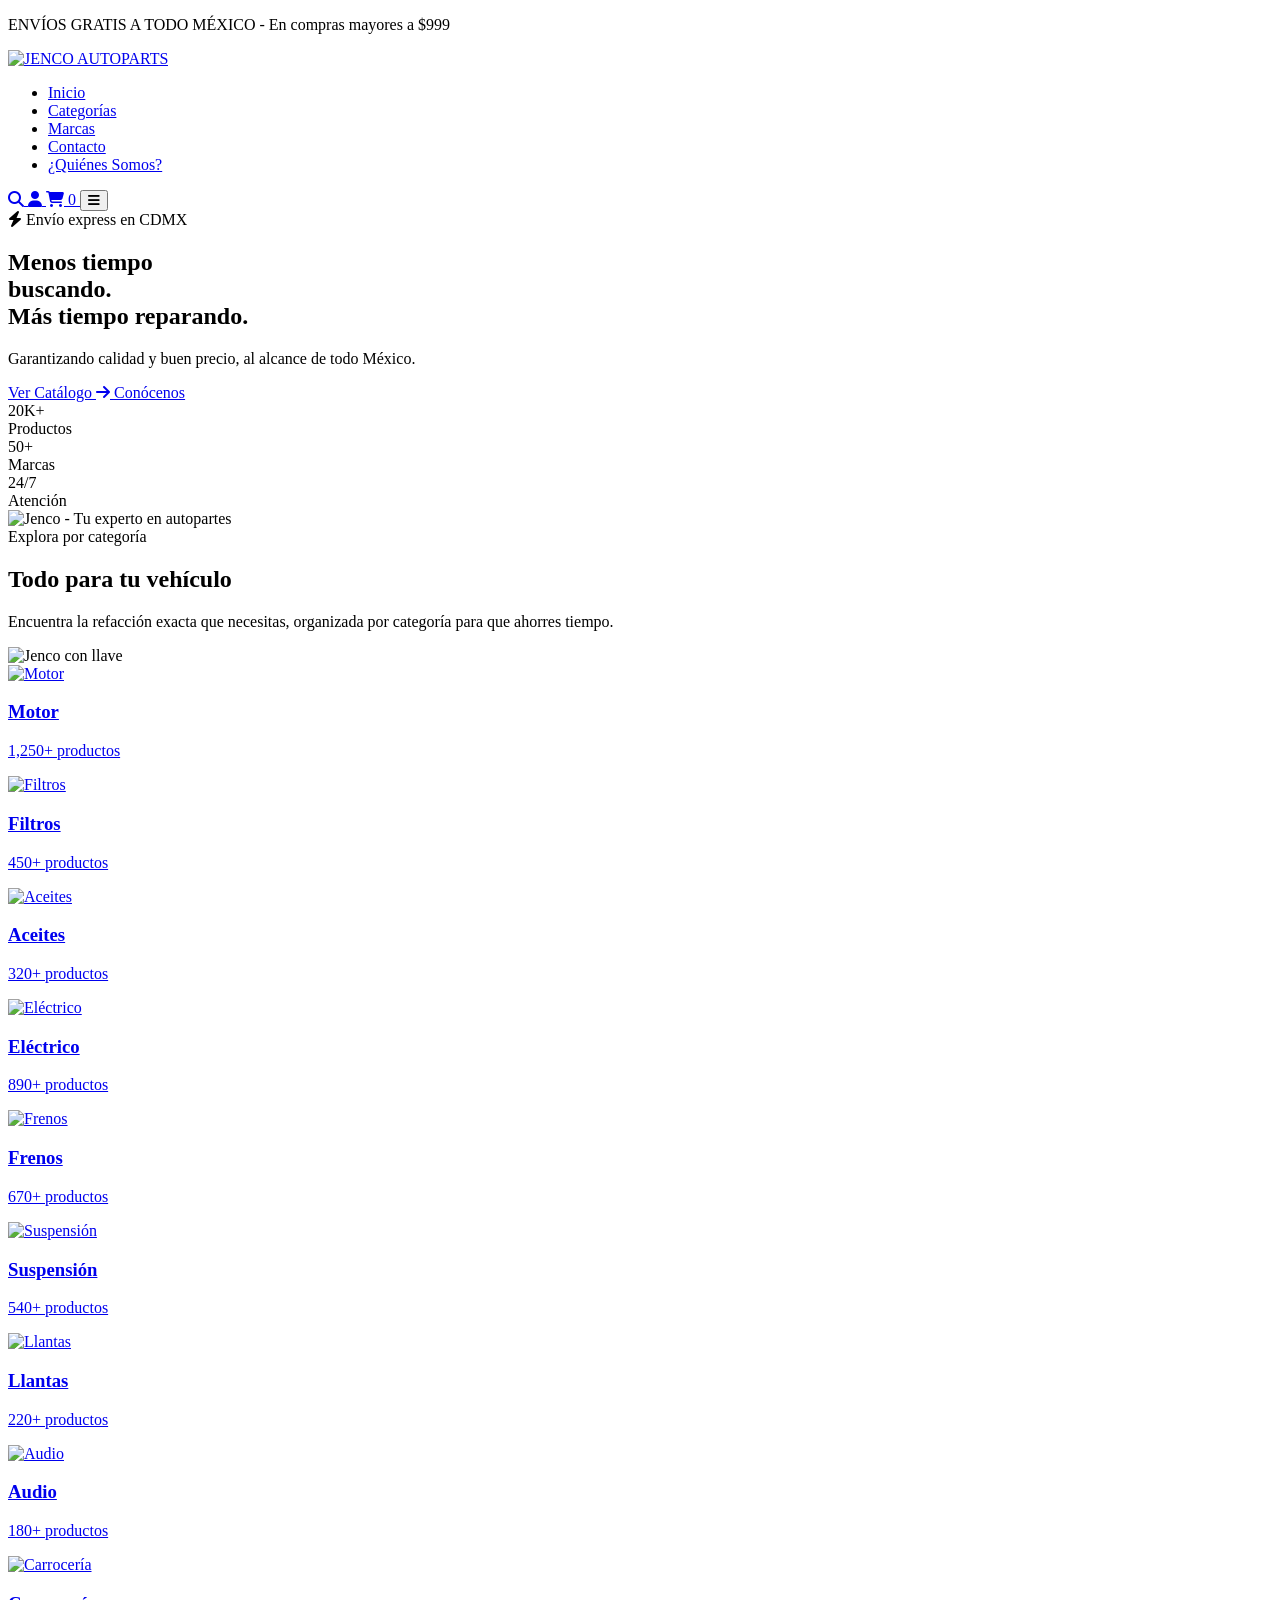
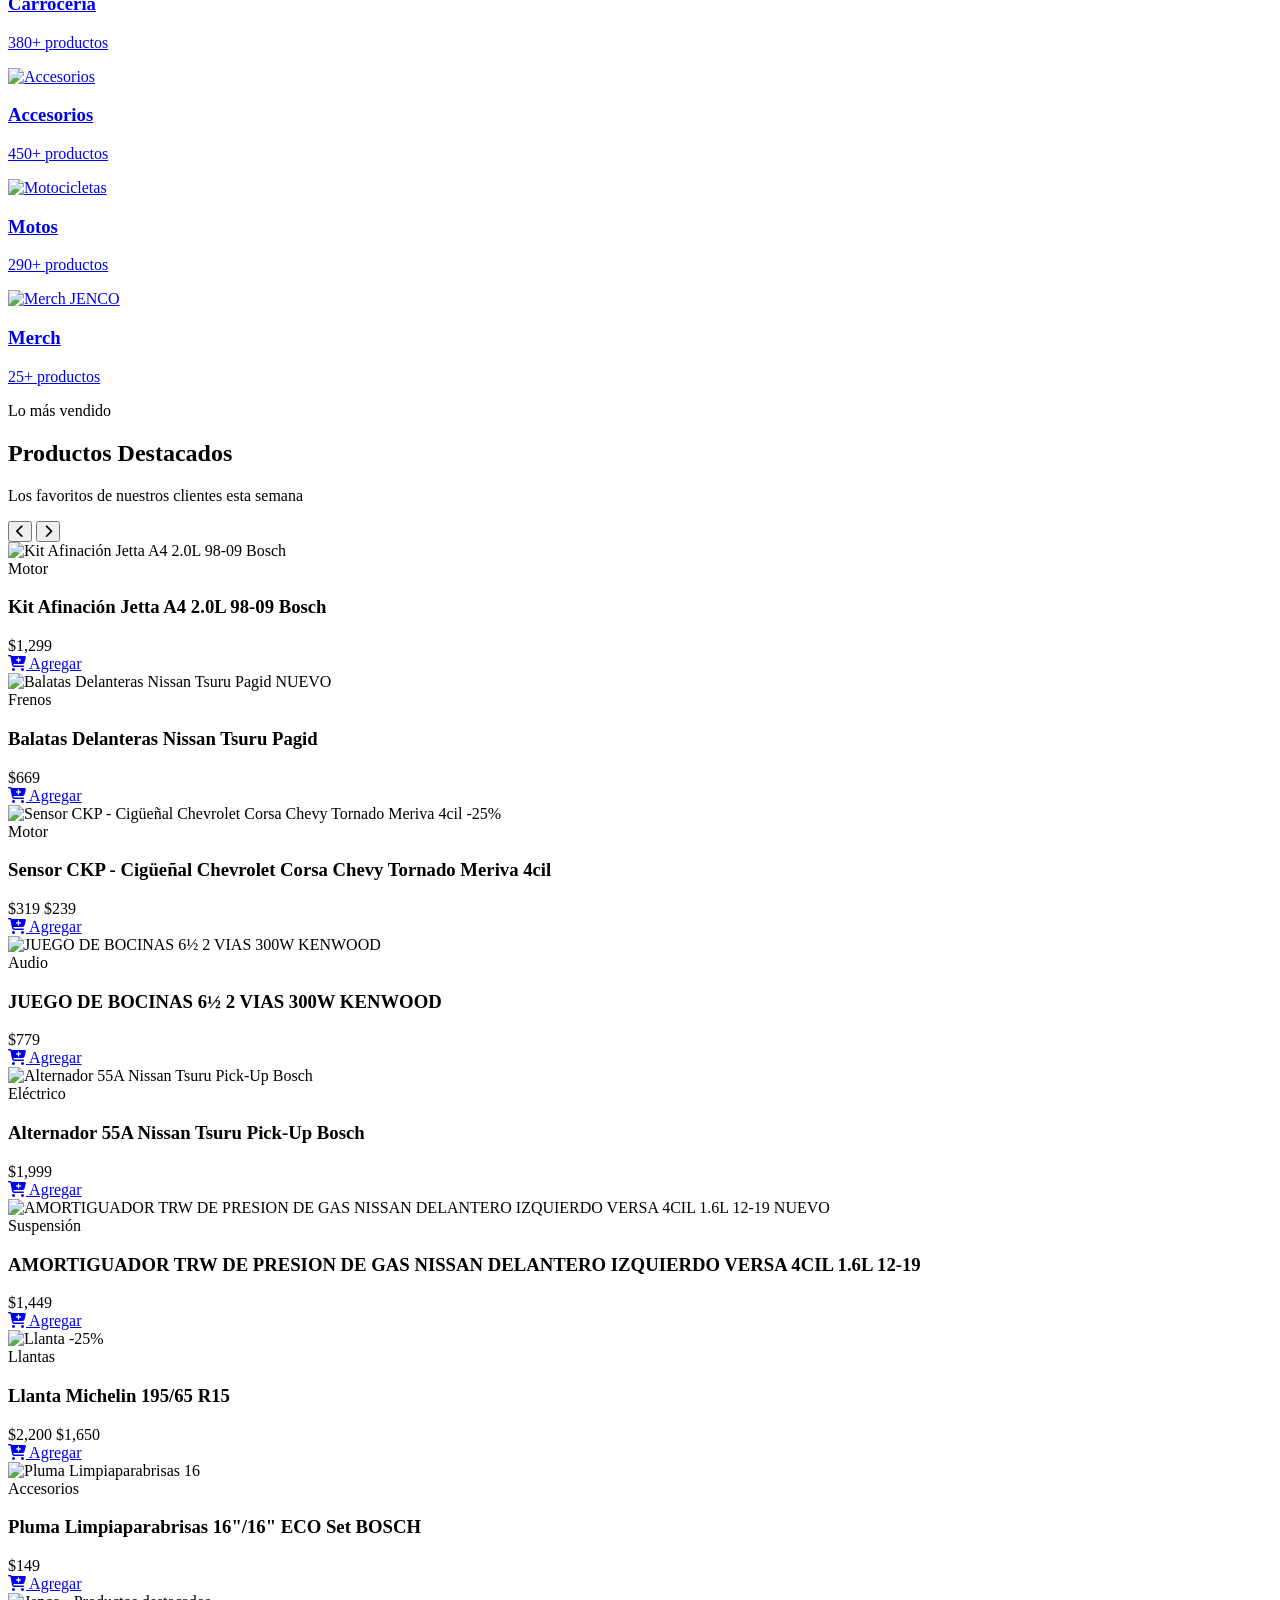
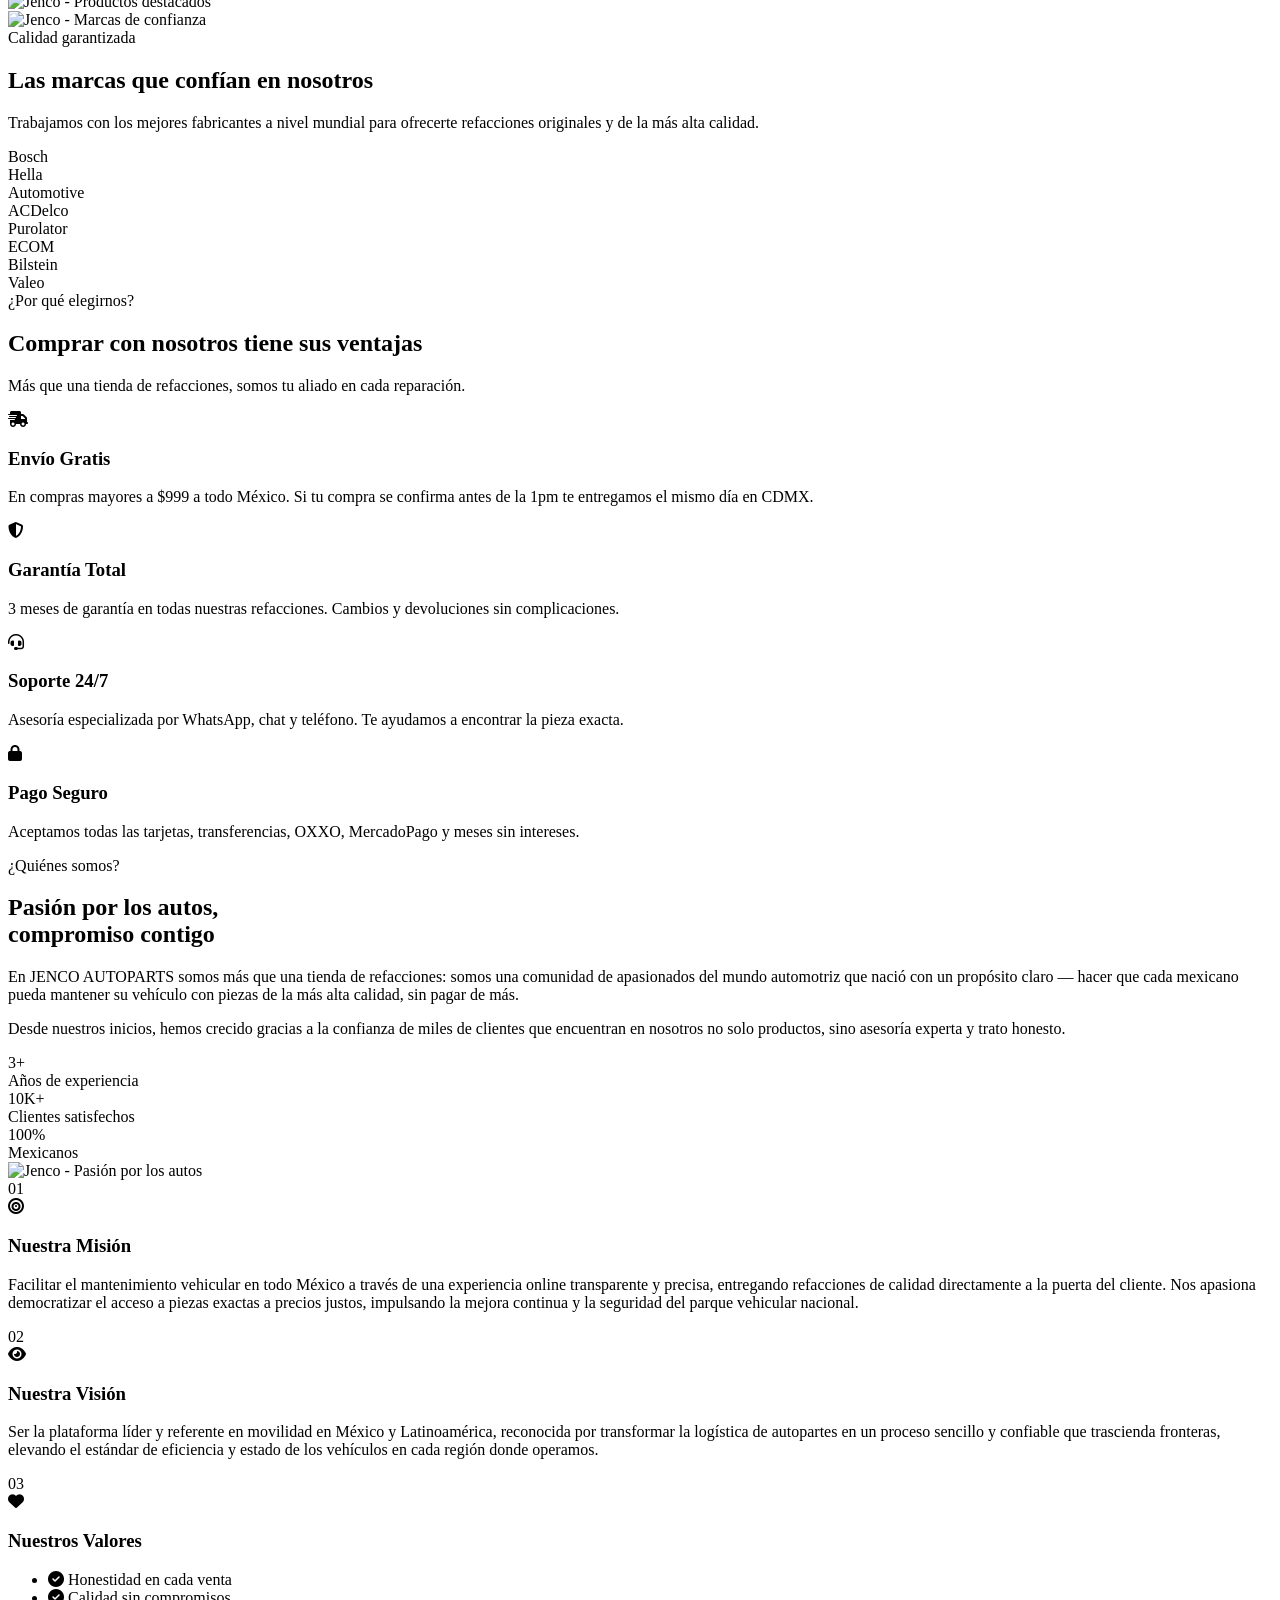
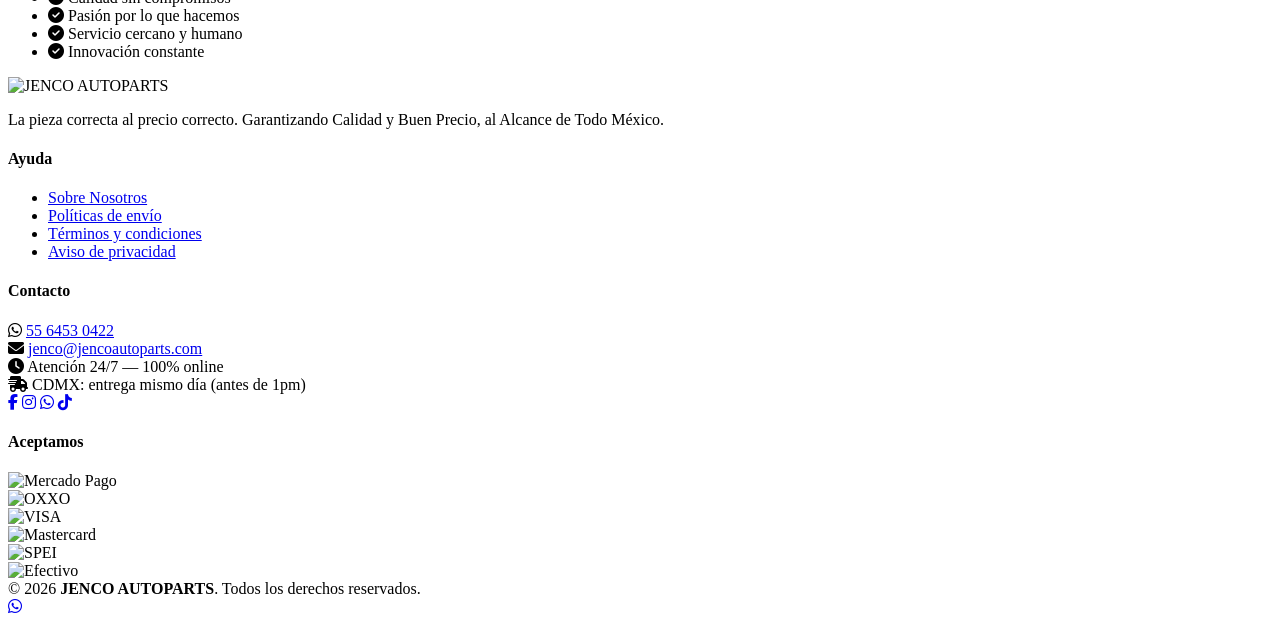
==== commit 68e2abe4: "Add files via upload" ====
--- a/index.html
+++ b/index.html
@@ -1,467 +1,753 @@
 <!DOCTYPE html>
-<html lang="es-MX">
+<html lang="es">
 <head>
-    <meta charset="UTF-8">
-    <meta name="viewport" content="width=device-width, initial-scale=1.0">
-    <title>JENCO Autoparts | Refacciones Automotrices Premium en México</title>
-    <meta name="description" content="Distribuidores autorizados Bosch, Hella, Purolator y Philips. Envío gratis + 10% en tu primera compra. Entrega mismo día en CDMX. Mayoreo y crédito a talleres.">
-    <meta name="keywords" content="refacciones, autopartes, mexico, bosch, hella, purolator, philips, balatas, talleres, mayoreo">
-    <meta name="author" content="JENCO Autoparts">
-    <meta name="robots" content="index, follow">
-
-    <!-- Open Graph (Facebook/WhatsApp preview) -->
-    <meta property="og:title" content="JENCO Autoparts | Refacciones Premium">
-    <meta property="og:description" content="Distribuidores autorizados Bosch, Hella, Purolator, Philips. Envío gratis en tu primera compra. Mayoreo y crédito a talleres.">
-    <meta property="og:image" content="https://www.jencoautoparts.com/assets/logo.png">
-    <meta property="og:url" content="https://www.jencoautoparts.com">
-    <meta property="og:type" content="website">
-    <meta property="og:locale" content="es_MX">
-
-    <!-- Twitter Card -->
-    <meta name="twitter:card" content="summary_large_image">
-    <meta name="twitter:title" content="JENCO Autoparts | Refacciones Premium">
-    <meta name="twitter:description" content="Distribuidores autorizados de las mejores marcas. Envío nacional.">
-    <meta name="twitter:image" content="https://www.jencoautoparts.com/assets/logo.png">
-
-    <link rel="canonical" href="https://www.jencoautoparts.com">
-    <link rel="icon" type="image/png" href="assets/logo.png">
-    <link rel="apple-touch-icon" href="assets/logo.png">
-    <link href="https://fonts.googleapis.com/css2?family=Inter:wght@300;400;500;600;700;800;900&display=swap" rel="stylesheet">
-    <link rel="stylesheet" href="styles.css">
-
-    <!-- Google Analytics 4 -->
-    <script async src="https://www.googletagmanager.com/gtag/js?id=G-2443R4LY19"></script>
-    <script>
-      window.dataLayer = window.dataLayer || [];
-      function gtag(){dataLayer.push(arguments);}
-      gtag('js', new Date());
-      gtag('config', 'G-2443R4LY19');
-    </script>
-
-    <!-- Meta Pixel (cuando tu socio te pase el ID, reemplaza TU_PIXEL_ID y descomenta) -->
-    <!--
-    <script>
-      !function(f,b,e,v,n,t,s){if(f.fbq)return;n=f.fbq=function(){n.callMethod?n.callMethod.apply(n,arguments):n.queue.push(arguments)};if(!f._fbq)f._fbq=n;n.push=n;n.loaded=!0;n.version='2.0';n.queue=[];t=b.createElement(e);t.async=!0;t.src=v;s=b.getElementsByTagName(e)[0];s.parentNode.insertBefore(t,s)}(window,document,'script','https://connect.facebook.net/en_US/fbevents.js');
-      fbq('init', 'TU_PIXEL_ID');
-      fbq('track', 'PageView');
-    </script>
-    -->
-
-    <!-- Schema.org SEO -->
-    <script type="application/ld+json">
-    {
-      "@context": "https://schema.org",
-      "@type": "AutoPartsStore",
-      "name": "JENCO Autoparts",
-      "url": "https://www.jencoautoparts.com",
-      "logo": "https://www.jencoautoparts.com/assets/logo.png",
-      "image": "https://www.jencoautoparts.com/assets/logo.png",
-      "description": "Distribuidores autorizados de refacciones automotrices premium en México. Bosch, Hella, Purolator, Philips.",
-      "telephone": "+525564530422",
-      "email": "jenco@jencoautoparts.com",
-      "address": {
-        "@type": "PostalAddress",
-        "addressRegion": "Estado de México",
-        "addressCountry": "MX"
-      },
-      "areaServed": "MX",
-      "sameAs": [
-        "https://www.mercadolibre.com.mx/pagina/jencoautoparts"
-      ]
-    }
-    </script>
+  <meta charset="UTF-8">
+  <meta name="viewport" content="width=device-width, initial-scale=1.0">
+  
+  <title>JENCO AUTOPARTS — Refacciones y Autopartes en México</title>
+  <meta name="description" content="Refacciones y autopartes para tu vehículo. Envíos a todo México. Calidad garantizada y precios justos. Entrega el mismo día en CDMX.">
+  
+  <!-- Favicon -->
+  <link rel="icon" type="image/png" href="assets/logos/jenco-iso-32.png">
+  <link rel="apple-touch-icon" href="assets/logos/jenco-iso-512.png">
+  
+  <!-- Tipografías Google Fonts -->
+  <link rel="preconnect" href="https://fonts.googleapis.com">
+  <link rel="preconnect" href="https://fonts.gstatic.com" crossorigin>
+  <link href="https://fonts.googleapis.com/css2?family=Bebas+Neue&family=Inter:wght@400;500;600;700&display=swap" rel="stylesheet">
+  
+  <!-- Iconos Font Awesome -->
+  <link rel="stylesheet" href="https://cdnjs.cloudflare.com/ajax/libs/font-awesome/6.5.1/css/all.min.css">
+  
+  <!-- Estilos -->
+  <link rel="stylesheet" href="css/styles.css">
 </head>
 <body>
 
-    <!-- BANNER PROMOCIONAL -->
-    <div class="promo-banner">
-        🎁 <strong>OFERTA DE LANZAMIENTO:</strong> Recibe un regalo sorpresa + 10% de descuento + ENVÍO GRATIS en tu primera compra &nbsp;
-        <a href="#cotizar">Aprovecha →</a>
-    </div>
-
-    <!-- TOP BAR -->
-    <div class="top-bar">
-        <div class="top-bar-content">
-            <div class="top-bar-left">
-                <span>📞 <a href="tel:+525564530422">55 6453 0422</a></span>
-                <span class="hide-mobile">✉️ <a href="mailto:jenco@jencoautoparts.com">jenco@jencoautoparts.com</a></span>
-                <span class="hide-mobile">🚚 Mismo día en CDMX (pedidos antes de 1pm)</span>
-            </div>
-            <div class="top-bar-right">
-                <a href="https://www.mercadolibre.com.mx/pagina/jencoautoparts" target="_blank" rel="noopener">🛒 Compra en MercadoLibre</a>
-            </div>
-        </div>
-    </div>
-
-    <!-- HEADER -->
-    <header>
-        <div class="header-content">
-            <a href="#" class="logo">
-                <img src="assets/logo.png" alt="JENCO Autoparts">
-            </a>
-            <nav class="main-nav">
-                <a href="#sistemas">Refacciones</a>
-                <a href="#marcas">Marcas</a>
-                <a href="#b2b">Talleres</a>
-                <a href="#cotizar">Cotizar</a>
-                <a href="#contacto">Contacto</a>
-            </nav>
-            <div class="header-actions">
-                <a href="https://www.mercadolibre.com.mx/pagina/jencoautoparts" target="_blank" rel="noopener" class="btn-meli hide-mobile">
-                    Ver catálogo
-                </a>
-                <a href="https://wa.me/525564530422?text=Hola%20JENCO,%20me%20interesa%20cotizar%20una%20refacción" target="_blank" rel="noopener" class="btn-whatsapp-header" onclick="trackEvent('whatsapp_header')">
-                    <svg fill="currentColor" viewBox="0 0 24 24" width="18" height="18"><path d="M17.472 14.382c-.297-.149-1.758-.867-2.03-.967-.273-.099-.471-.148-.67.15-.197.297-.767.966-.94 1.164-.173.199-.347.223-.644.075-.297-.15-1.255-.463-2.39-1.475-.883-.788-1.48-1.761-1.653-2.059-.173-.297-.018-.458.13-.606.134-.133.298-.347.446-.52.149-.174.198-.298.298-.497.099-.198.05-.371-.025-.52-.075-.149-.669-1.612-.916-2.207-.242-.579-.487-.5-.669-.51-.173-.008-.371-.01-.57-.01-.198 0-.52.074-.792.372-.272.297-1.04 1.016-1.04 2.479 0 1.462 1.065 2.875 1.213 3.074.149.198 2.096 3.2 5.077 4.487.709.306 1.262.489 1.694.625.712.227 1.36.195 1.871.118.571-.085 1.758-.719 2.006-1.413.248-.694.248-1.289.173-1.413-.074-.124-.272-.198-.57-.347m-5.421 7.403h-.004a9.87 9.87 0 01-5.031-1.378l-.361-.214-3.741.982.998-3.648-.235-.374a9.86 9.86 0 01-1.51-5.26c.001-5.45 4.436-9.884 9.888-9.884 2.64 0 5.122 1.03 6.988 2.898a9.825 9.825 0 012.893 6.994c-.003 5.45-4.437 9.884-9.885 9.884m8.413-18.297A11.815 11.815 0 0012.05 0C5.495 0 .16 5.335.157 11.892c0 2.096.547 4.142 1.588 5.945L.057 24l6.305-1.654a11.882 11.882 0 005.683 1.448h.005c6.554 0 11.89-5.335 11.893-11.893a11.821 11.821 0 00-3.48-8.413z"/></svg>
-                    WhatsApp
-                </a>
-            </div>
-        </div>
-    </header>
-
-    <!-- HERO -->
-    <section class="hero">
-        <div class="hero-content">
-            <div class="hero-text">
-                <span class="hero-badge">✨ Distribuidores autorizados premium</span>
-                <h1>Refacciones <span>premium</span> para tu auto, entregadas hoy mismo</h1>
-                <p>Distribuidores oficiales <strong>Bosch, Hella, Purolator, Philips</strong> y nuestra marca propia <strong>JENCO®</strong>. Envíos a todo México con entrega mismo día en CDMX y área metropolitana.</p>
-                <div class="hero-ctas">
-                    <a href="#cotizar" class="btn-primary-lg">Cotiza tu refacción</a>
-                    <a href="https://www.mercadolibre.com.mx/pagina/jencoautoparts" target="_blank" rel="noopener" class="btn-secondary-lg" onclick="trackEvent('meli_hero')">Ver catálogo en MeLi</a>
-                </div>
-                <div class="hero-trust">
-                    <div class="trust-item">⭐⭐⭐⭐⭐ <strong>Vendedor verificado</strong> en MercadoLibre</div>
-                    <div class="trust-item">🚚 Cobertura <strong>nacional</strong></div>
-                    <div class="trust-item">🏢 <strong>Crédito</strong> a talleres mecánicos</div>
-                </div>
-            </div>
-
-            <!-- COTIZADOR -->
-            <div class="selector-card" id="cotizar">
-                <div class="selector-header">
-                    <h3>🔍 Cotiza tu refacción</h3>
-                    <p>Te respondemos por WhatsApp en menos de 30 min</p>
-                </div>
-
-                <div class="selector-tabs">
-                    <button type="button" class="tab active" onclick="switchTab(this, 'vehicle')">Por Vehículo</button>
-                    <button type="button" class="tab" onclick="switchTab(this, 'vin')">Por VIN</button>
-                </div>
-
-                <form class="selector-form" id="vehicle-form" onsubmit="sendQuote(event)">
-                    <input type="hidden" name="access_key" value="e34de8bd-b847-43dc-b93f-b76783f70eb3">
-                    <input type="hidden" name="subject" value="🔧 Nueva cotización desde jencoautoparts.com">
-                    <input type="hidden" name="from_name" value="JENCO Web">
-                    <input type="hidden" name="redirect" value="false">
-
-                    <div class="form-group">
-                        <label>Marca *</label>
-                        <select name="marca" required>
-                            <option value="">Selecciona</option>
-                            <option>Ford</option><option>Chevrolet</option><option>Nissan</option>
-                            <option>Toyota</option><option>Volkswagen</option><option>Honda</option>
-                            <option>Mazda</option><option>Hyundai</option><option>Kia</option>
-                            <option>Dodge</option><option>Jeep</option><option>Ram</option>
-                            <option>Mitsubishi</option><option>Renault</option><option>Seat</option>
-                            <option>BMW</option><option>Mercedes-Benz</option><option>Audi</option>
-                            <option>Otra</option>
-                        </select>
-                    </div>
-                    <div class="form-group">
-                        <label>Modelo *</label>
-                        <input type="text" name="modelo" placeholder="Ej: F-150, Sentra" required>
-                    </div>
-                    <div class="form-group">
-                        <label>Año *</label>
-                        <select name="anio" required>
-                            <option value="">Selecciona</option>
-                            <option>2025</option><option>2024</option><option>2023</option>
-                            <option>2022</option><option>2021</option><option>2020</option>
-                            <option>2019</option><option>2018</option><option>2017</option>
-                            <option>2016</option><option>2015</option><option>2014</option>
-                            <option>2013</option><option>2012</option><option>2011</option>
-                            <option>2010</option><option>2009 o anterior</option>
-                        </select>
-                    </div>
-                    <div class="form-group">
-                        <label>Motor</label>
-                        <input type="text" name="motor" placeholder="Ej: 2.0L, 5.0L V8">
-                    </div>
-                    <div class="form-group full">
-                        <label>¿Qué refacción necesitas? *</label>
-                        <input type="text" name="refaccion" id="refaccion-input" placeholder="Ej: Balatas delanteras, filtro de aire, batería" required>
-                    </div>
-                    <div class="form-group">
-                        <label>Tu nombre *</label>
-                        <input type="text" name="nombre" required>
-                    </div>
-                    <div class="form-group">
-                        <label>WhatsApp *</label>
-                        <input type="tel" name="telefono" placeholder="55 1234 5678" required pattern="[0-9\s]{10,15}">
-                    </div>
-                    <div class="form-group full checkbox-group">
-                        <label><input type="checkbox" name="es_taller" value="Sí"> Soy taller mecánico (acceso a precios mayoreo y crédito)</label>
-                    </div>
-                    <button type="submit" class="btn-primary">Cotizar ahora</button>
-                </form>
-
-                <form class="selector-form vin-mode" id="vin-form" style="display:none" onsubmit="sendQuote(event)">
-                    <input type="hidden" name="access_key" value="e34de8bd-b847-43dc-b93f-b76783f70eb3">
-                    <input type="hidden" name="subject" value="🔧 Cotización por VIN - jencoautoparts.com">
-                    <input type="hidden" name="from_name" value="JENCO Web">
-                    <input type="hidden" name="redirect" value="false">
-
-                    <div class="form-group full">
-                        <label>Número VIN (17 caracteres) *</label>
-                        <input type="text" name="vin" maxlength="17" minlength="17" placeholder="Ej: 1FTFW1ET5DFC10312" required style="text-transform:uppercase">
-                        <small>El VIN está en el tablero del lado del conductor o en los documentos del vehículo</small>
-                    </div>
-                    <div class="form-group full">
-                        <label>¿Qué refacción necesitas? *</label>
-                        <input type="text" name="refaccion" required>
-                    </div>
-                    <div class="form-group">
-                        <label>Tu nombre *</label>
-                        <input type="text" name="nombre" required>
-                    </div>
-                    <div class="form-group">
-                        <label>WhatsApp *</label>
-                        <input type="tel" name="telefono" required>
-                    </div>
-                    <button type="submit" class="btn-primary">Decodificar y cotizar</button>
-                </form>
-            </div>
-        </div>
-    </section>
-
-    <!-- MARCAS -->
-    <section class="brands-section" id="marcas">
-        <div class="container-narrow">
-            <p class="brands-label">Distribuidores oficiales de las mejores marcas del mercado</p>
-            <div class="brands-grid">
-                <div class="brand-item">BOSCH</div>
-                <div class="brand-item">HELLA</div>
-                <div class="brand-item">PUROLATOR</div>
-                <div class="brand-item">PHILIPS</div>
-                <div class="brand-item brand-own">JENCO<sup>®</sup></div>
-                <div class="brand-item">+ más</div>
-            </div>
-        </div>
-    </section>
-
-    <!-- SISTEMAS -->
-    <section class="container" id="sistemas">
-        <div class="section-header">
-            <div>
-                <h2 class="section-title">Compra por Sistema</h2>
-                <p class="section-subtitle">Toca una categoría y cotiza directo</p>
-            </div>
-        </div>
-        <div class="systems-grid">
-            <a href="#cotizar" class="system-card" onclick="setRefaccion('Motor')">
-                <svg class="system-icon" fill="none" stroke="currentColor" stroke-width="1.5" viewBox="0 0 24 24"><path d="M19 11H5m14 0a2 2 0 012 2v6a2 2 0 01-2 2H5a2 2 0 01-2-2v-6a2 2 0 012-2m14 0V9a2 2 0 00-2-2M5 11V9a2 2 0 012-2m0 0V5a2 2 0 012-2h6a2 2 0 012 2v2M7 7h10"/></svg>
-                <div class="system-name">Motor</div>
-            </a>
-            <a href="#cotizar" class="system-card" onclick="setRefaccion('Frenos')">
-                <svg class="system-icon" fill="none" stroke="currentColor" stroke-width="1.5" viewBox="0 0 24 24"><circle cx="12" cy="12" r="9"/><circle cx="12" cy="12" r="3"/></svg>
-                <div class="system-name">Frenos</div>
-            </a>
-            <a href="#cotizar" class="system-card" onclick="setRefaccion('Sistema eléctrico')">
-                <svg class="system-icon" fill="none" stroke="currentColor" stroke-width="1.5" viewBox="0 0 24 24"><path d="M13 10V3L4 14h7v7l9-11h-7z"/></svg>
-                <div class="system-name">Eléctrico</div>
-            </a>
-            <a href="#cotizar" class="system-card" onclick="setRefaccion('Suspensión')">
-                <svg class="system-icon" fill="none" stroke="currentColor" stroke-width="1.5" viewBox="0 0 24 24"><path d="M4 6h16M4 12h16M4 18h16"/></svg>
-                <div class="system-name">Suspensión</div>
-            </a>
-            <a href="#cotizar" class="system-card" onclick="setRefaccion('Filtros')">
-                <svg class="system-icon" fill="none" stroke="currentColor" stroke-width="1.5" viewBox="0 0 24 24"><path d="M3 15a4 4 0 004 4h9a5 5 0 10-.1-9.999 5.002 5.002 0 10-9.78 2.096A4.001 4.001 0 003 15z"/></svg>
-                <div class="system-name">Filtros</div>
-            </a>
-            <a href="#cotizar" class="system-card" onclick="setRefaccion('Iluminación')">
-                <svg class="system-icon" fill="none" stroke="currentColor" stroke-width="1.5" viewBox="0 0 24 24"><path d="M9.663 17h4.673M12 3v1m6.364 1.636l-.707.707M21 12h-1M4 12H3m3.343-5.657l-.707-.707m2.828 9.9a5 5 0 117.072 0l-.548.547A3.374 3.374 0 0014 18.469V19a2 2 0 11-4 0v-.531c0-.895-.356-1.754-.988-2.386l-.548-.547z"/></svg>
-                <div class="system-name">Iluminación</div>
-            </a>
-            <a href="#cotizar" class="system-card" onclick="setRefaccion('Transmisión')">
-                <svg class="system-icon" fill="none" stroke="currentColor" stroke-width="1.5" viewBox="0 0 24 24"><path d="M3 12l2-2m0 0l7-7 7 7M5 10v10a1 1 0 001 1h3m10-11l2 2m-2-2v10a1 1 0 01-1 1h-3"/></svg>
-                <div class="system-name">Transmisión</div>
-            </a>
-            <a href="#cotizar" class="system-card" onclick="setRefaccion('Batería')">
-                <svg class="system-icon" fill="none" stroke="currentColor" stroke-width="1.5" viewBox="0 0 24 24"><path d="M19 11H5m14 0a2 2 0 012 2v6a2 2 0 01-2 2H5a2 2 0 01-2-2v-6a2 2 0 012-2"/></svg>
-                <div class="system-name">Baterías</div>
-            </a>
-        </div>
-    </section>
-
-    <!-- B2B / TALLERES -->
-    <section class="b2b-section" id="b2b">
-        <div class="container">
-            <div class="b2b-content">
-                <div class="b2b-text">
-                    <span class="b2b-tag">PARA TALLERES MECÁNICOS</span>
-                    <h2>¿Tienes un taller? Conviértete en cliente JENCO</h2>
-                    <p>Accede a beneficios exclusivos diseñados para profesionales del sector automotriz:</p>
-                    <ul class="b2b-benefits">
-                        <li>💰 <strong>Precios mayoreo</strong> exclusivos para talleres</li>
-                        <li>📅 <strong>Crédito</strong> a 15 o 30 días según volumen</li>
-                        <li>🚚 <strong>Entrega mismo día</strong> en CDMX y área metropolitana (pedidos antes de 1pm)</li>
-                        <li>📦 Envío en <strong>24-48 hrs</strong> al resto del país</li>
-                        <li>🛠️ <strong>Asesor dedicado</strong> para tu cuenta</li>
-                        <li>⚡ Catálogo de <strong>+30,000 productos</strong> de marcas premium</li>
-                    </ul>
-                    <a href="https://wa.me/525564530422?text=Hola%20JENCO,%20tengo%20un%20taller%20mecánico%20y%20quiero%20información%20sobre%20precios%20mayoreo%20y%20crédito" target="_blank" rel="noopener" class="btn-primary-lg" onclick="trackEvent('whatsapp_b2b')">
-                        Solicitar acceso B2B
-                    </a>
-                </div>
-                <div class="b2b-card">
-                    <div class="stat-big">
-                        <span class="stat-number">+30,000</span>
-                        <span class="stat-label">productos disponibles</span>
-                    </div>
-                    <div class="stat-row">
-                        <div class="stat">
-                            <span class="stat-num">+15</span>
-                            <span class="stat-lbl">marcas premium</span>
-                        </div>
-                        <div class="stat">
-                            <span class="stat-num">24h</span>
-                            <span class="stat-lbl">entrega nacional</span>
-                        </div>
-                    </div>
-                    <div class="stat-row">
-                        <div class="stat">
-                            <span class="stat-num">100%</span>
-                            <span class="stat-lbl">facturable CFDI 4.0</span>
-                        </div>
-                        <div class="stat">
-                            <span class="stat-num">⭐ 5.0</span>
-                            <span class="stat-lbl">en MercadoLibre</span>
-                        </div>
-                    </div>
-                </div>
-            </div>
-        </div>
-    </section>
-
-    <!-- BENEFICIOS -->
-    <section class="features-wrapper">
-        <div class="container">
-            <div class="features">
-                <div class="feature">
-                    <div class="feature-icon-wrap">🏆</div>
-                    <div>
-                        <h4>Marcas premium originales</h4>
-                        <p>Distribuidores autorizados Bosch, Hella, Purolator, Philips. Productos 100% originales con garantía.</p>
-                    </div>
-                </div>
-                <div class="feature">
-                    <div class="feature-icon-wrap">🚚</div>
-                    <div>
-                        <h4>Entrega rápida en todo México</h4>
-                        <p>Mismo día en CDMX (pedidos antes de 1pm). 24-48 hrs al resto del país.</p>
-                    </div>
-                </div>
-                <div class="feature">
-                    <div class="feature-icon-wrap">🧾</div>
-                    <div>
-                        <h4>Facturación CFDI 4.0</h4>
-                        <p>Solicita tu factura electrónica al instante. Cumplimos con todos los requerimientos del SAT.</p>
-                    </div>
-                </div>
-                <div class="feature">
-                    <div class="feature-icon-wrap">💬</div>
-                    <div>
-                        <h4>Atención por WhatsApp</h4>
-                        <p>Respuesta en menos de 30 minutos. Te ayudamos a encontrar la pieza exacta para tu vehículo.</p>
-                    </div>
-                </div>
-            </div>
-        </div>
-    </section>
-
-    <!-- CONTACTO -->
-    <section class="contact-section" id="contacto">
-        <div class="container">
-            <div class="contact-grid">
-                <div class="contact-card">
-                    <div class="contact-icon">📱</div>
-                    <h4>WhatsApp</h4>
-                    <p>Respuesta inmediata</p>
-                    <a href="https://wa.me/525564530422?text=Hola%20JENCO" target="_blank" rel="noopener" onclick="trackEvent('whatsapp_contact')">55 6453 0422</a>
-                </div>
-                <div class="contact-card">
-                    <div class="contact-icon">✉️</div>
-                    <h4>Email</h4>
-                    <p>Cotizaciones y dudas</p>
-                    <a href="mailto:jenco@jencoautoparts.com">jenco@jencoautoparts.com</a>
-                </div>
-                <div class="contact-card">
-                    <div class="contact-icon">🛒</div>
-                    <h4>MercadoLibre</h4>
-                    <p>Compra directo en línea</p>
-                    <a href="https://www.mercadolibre.com.mx/pagina/jencoautoparts" target="_blank" rel="noopener" onclick="trackEvent('meli_contact')">Ver tienda oficial</a>
-                </div>
-                <div class="contact-card">
-                    <div class="contact-icon">📍</div>
-                    <h4>Cobertura</h4>
-                    <p>Base en Edo. de México</p>
-                    <span>Envíos a todo el país</span>
-                </div>
-            </div>
-        </div>
-    </section>
-
-    <!-- FOOTER -->
-    <footer>
-        <div class="container">
-            <div class="footer-content">
-                <div class="footer-brand">
-                    <img src="assets/logo.png" alt="JENCO Autoparts" class="footer-logo">
-                    <p>Tu distribuidor de confianza para refacciones automotrices premium en México. Calidad garantizada, precios justos y envíos a todo el país.</p>
-                    <div class="social-links">
-                        <a href="https://wa.me/525564530422" target="_blank" rel="noopener" title="WhatsApp">
-                            <svg fill="currentColor" viewBox="0 0 24 24" width="20" height="20"><path d="M17.472 14.382c-.297-.149-1.758-.867-2.03-.967-.273-.099-.471-.148-.67.15-.197.297-.767.966-.94 1.164-.173.199-.347.223-.644.075-.297-.15-1.255-.463-2.39-1.475-.883-.788-1.48-1.761-1.653-2.059-.173-.297-.018-.458.13-.606.134-.133.298-.347.446-.52.149-.174.198-.298.298-.497.099-.198.05-.371-.025-.52-.075-.149-.669-1.612-.916-2.207-.242-.579-.487-.5-.669-.51-.173-.008-.371-.01-.57-.01-.198 0-.52.074-.792.372-.272.297-1.04 1.016-1.04 2.479 0 1.462 1.065 2.875 1.213 3.074.149.198 2.096 3.2 5.077 4.487.709.306 1.262.489 1.694.625.712.227 1.36.195 1.871.118.571-.085 1.758-.719 2.006-1.413.248-.694.248-1.289.173-1.413-.074-.124-.272-.198-.57-.347m-5.421 7.403h-.004a9.87 9.87 0 01-5.031-1.378l-.361-.214-3.741.982.998-3.648-.235-.374a9.86 9.86 0 01-1.51-5.26c.001-5.45 4.436-9.884 9.888-9.884 2.64 0 5.122 1.03 6.988 2.898a9.825 9.825 0 012.893 6.994c-.003 5.45-4.437 9.884-9.885 9.884m8.413-18.297A11.815 11.815 0 0012.05 0C5.495 0 .16 5.335.157 11.892c0 2.096.547 4.142 1.588 5.945L.057 24l6.305-1.654a11.882 11.882 0 005.683 1.448h.005c6.554 0 11.89-5.335 11.893-11.893a11.821 11.821 0 00-3.48-8.413z"/></svg>
-                        </a>
-                        <a href="https://www.mercadolibre.com.mx/pagina/jencoautoparts" target="_blank" rel="noopener" title="MercadoLibre">
-                            🛒
-                        </a>
-                    </div>
-                </div>
-                <div class="footer-col">
-                    <h5>Productos</h5>
-                    <a href="#sistemas">Refacciones</a>
-                    <a href="#marcas">Marcas</a>
-                    <a href="https://www.mercadolibre.com.mx/pagina/jencoautoparts" target="_blank" rel="noopener">Catálogo MeLi</a>
-                </div>
-                <div class="footer-col">
-                    <h5>Talleres</h5>
-                    <a href="#b2b">Programa B2B</a>
-                    <a href="#b2b">Crédito</a>
-                    <a href="#b2b">Mayoreo</a>
-                </div>
-                <div class="footer-col">
-                    <h5>Contacto</h5>
-                    <a href="tel:+525564530422">55 6453 0422</a>
-                    <a href="mailto:jenco@jencoautoparts.com">jenco@jencoautoparts.com</a>
-                    <a href="#contacto">Más opciones</a>
-                </div>
-            </div>
-            <div class="footer-bottom">
-                © 2025 JENCO Autoparts. Todos los derechos reservados. Hecho con ❤️ en México 🇲🇽
-            </div>
-        </div>
-    </footer>
-
-    <!-- BOTÓN FLOTANTE WHATSAPP -->
-    <a href="https://wa.me/525564530422?text=Hola%20JENCO,%20me%20interesa%20cotizar%20una%20refacción" target="_blank" rel="noopener" class="whatsapp-float" onclick="trackEvent('whatsapp_float')" title="Cotiza por WhatsApp">
-        <svg fill="currentColor" viewBox="0 0 24 24" width="32" height="32"><path d="M17.472 14.382c-.297-.149-1.758-.867-2.03-.967-.273-.099-.471-.148-.67.15-.197.297-.767.966-.94 1.164-.173.199-.347.223-.644.075-.297-.15-1.255-.463-2.39-1.475-.883-.788-1.48-1.761-1.653-2.059-.173-.297-.018-.458.13-.606.134-.133.298-.347.446-.52.149-.174.198-.298.298-.497.099-.198.05-.371-.025-.52-.075-.149-.669-1.612-.916-2.207-.242-.579-.487-.5-.669-.51-.173-.008-.371-.01-.57-.01-.198 0-.52.074-.792.372-.272.297-1.04 1.016-1.04 2.479 0 1.462 1.065 2.875 1.213 3.074.149.198 2.096 3.2 5.077 4.487.709.306 1.262.489 1.694.625.712.227 1.36.195 1.871.118.571-.085 1.758-.719 2.006-1.413.248-.694.248-1.289.173-1.413-.074-.124-.272-.198-.57-.347m-5.421 7.403h-.004a9.87 9.87 0 01-5.031-1.378l-.361-.214-3.741.982.998-3.648-.235-.374a9.86 9.86 0 01-1.51-5.26c.001-5.45 4.436-9.884 9.888-9.884 2.64 0 5.122 1.03 6.988 2.898a9.825 9.825 0 012.893 6.994c-.003 5.45-4.437 9.884-9.885 9.884m8.413-18.297A11.815 11.815 0 0012.05 0C5.495 0 .16 5.335.157 11.892c0 2.096.547 4.142 1.588 5.945L.057 24l6.305-1.654a11.882 11.882 0 005.683 1.448h.005c6.554 0 11.89-5.335 11.893-11.893a11.821 11.821 0 00-3.48-8.413z"/></svg>
+  <!-- ============================================
+       TOP BAR PROMOCIONAL
+       ============================================ -->
+  <div class="topbar">
+    <p class="topbar__text">
+      <span class="topbar__highlight">ENVÍOS GRATIS A TODO MÉXICO - </span> 
+      En compras mayores a $999
+    </p>
+  </div>
+
+  <!-- ============================================
+       HEADER
+       ============================================ -->
+  <header class="header">
+    <div class="container header__container">
+      
+      <!-- Logo -->
+      <a href="index.html" class="header__logo" aria-label="Inicio - JENCO AUTOPARTS">
+        <img src="assets/logos/jenco-logo-color.png" alt="JENCO AUTOPARTS">
+      </a>
+      
+      <!-- Navegación -->
+      <nav class="nav" id="mainNav">
+        <ul class="nav__list">
+          <li><a href="index.html" class="nav__link">Inicio</a></li>
+          <li><a href="#categorias" class="nav__link">Categorías</a></li>
+          <li><a href="#marcas" class="nav__link">Marcas</a></li>
+          <li><a href="contacto.html" class="nav__link">Contacto</a></li>
+          <li><a href="#nosotros" class="nav__link">¿Quiénes Somos?</a></li>
+        </ul>
+      </nav>
+      
+      <!-- Acciones (búsqueda, cuenta, carrito) -->
+      <div class="header__actions">
+        <a href="catalogo.html" class="header__action" aria-label="Buscar">
+          <i class="fas fa-search"></i>
+        </a>
+        <a href="catalogo.html" class="header__action" aria-label="Mi cuenta">
+          <i class="fas fa-user"></i>
+        </a>
+        <a href="catalogo.html" class="header__action" aria-label="Carrito de compras">
+          <i class="fas fa-shopping-cart"></i>
+          <span class="cart-badge">0</span>
+        </a>
+        
+        <!-- Botón hamburguesa (mobile) -->
+        <button class="menu-toggle" id="menuToggle" aria-label="Menú">
+          <i class="fas fa-bars"></i>
+        </button>
+      </div>
+      
+    </div>
+  </header>
+
+  <!-- ============================================
+       MAIN
+       ============================================ -->
+  <main>
+
+   <!-- ============================================
+     HERO PRINCIPAL
+     ============================================ -->
+<section class="hero">
+  <div class="container hero__container">
+    
+    <!-- Lado izquierdo: contenido -->
+    <div class="hero__content">
+      <span class="hero__badge">
+        <i class="fas fa-bolt"></i> Envío express en CDMX
+      </span>
+      
+      <h1 class="hero__title">
+        Menos tiempo<br>
+        buscando.<br>
+        <span class="hero__title-accent">Más tiempo reparando.</span>
+      </h1>
+      
+      <p class="hero__subtitle">
+        Garantizando calidad y buen precio, al alcance de todo México.
+      </p>
+      
+      <div class="hero__actions">
+        <a href="catalogo.html" class="btn btn--primary">
+  	   Ver Catálogo
+ 	   <i class="fas fa-arrow-right btn__icon"></i>
+	</a>
+        <a href="#nosotros" class="btn btn--secondary">
+          Conócenos
+        </a>
+      </div>
+    </div>
+    
+    <!-- Lado derecho: stats + imagen Jenco -->
+    <div class="hero__image">
+      
+      <!-- Stats arriba -->
+      <div class="hero__stats">
+        <div class="stat">
+          <div class="stat__number">20K+</div>
+          <div class="stat__label">Productos</div>
+        </div>
+        <div class="stat">
+          <div class="stat__number">50+</div>
+          <div class="stat__label">Marcas</div>
+        </div>
+        <div class="stat">
+          <div class="stat__number">24/7</div>
+          <div class="stat__label">Atención</div>
+        </div>
+      </div>
+      
+      <!-- Imagen Jenco -->
+      <img src="assets/jenco/jenco-pose-01.png" alt="Jenco - Tu experto en autopartes">
+      
+    </div>
+    
+  </div>
+</section>
+
+
+<!-- ============================================
+     CATEGORÍAS
+     ============================================ -->
+<section class="section" id="categorias">
+  <div class="container">
+    
+    <div class="section__header">
+      <span class="section__eyebrow">Explora por categoría</span>
+      <h2 class="section__title">Todo para tu vehículo</h2>
+      <p class="section__subtitle">
+        Encuentra la refacción exacta que necesitas, organizada por categoría para que ahorres tiempo.
+      </p>
+    </div>
+    
+    <!-- Layout con Jenco a la IZQUIERDA -->
+    <div class="section-with-jenco">
+      
+      <!-- Jenco con llave-->
+      <div class="section__jenco">
+        <img src="assets/jenco/jenco-pose-02.png" alt="Jenco con llave">
+      </div>
+      
+      <!-- Grid de categorías (derecha) -->
+      <div class="section__content">
+        <div class="categories-grid">
+          
+          <a href="catalogo.html" class="category-card">
+            <img src="assets/categorias/cat-motor.png" alt="Motor" class="category-card__image">
+            <h3 class="category-card__title">Motor</h3>
+            <p class="category-card__count">1,250+ productos</p>
+          </a>
+          
+          <a href="catalogo.html" class="category-card">
+            <img src="assets/categorias/cat-filtros.png" alt="Filtros" class="category-card__image">
+            <h3 class="category-card__title">Filtros</h3>
+            <p class="category-card__count">450+ productos</p>
+          </a>
+          
+          <a href="catalogo.html" class="category-card">
+            <img src="assets/categorias/cat-aceites.png" alt="Aceites" class="category-card__image">
+            <h3 class="category-card__title">Aceites</h3>
+            <p class="category-card__count">320+ productos</p>
+          </a>
+          
+          <a href="catalogo.html"  class="category-card">
+            <img src="assets/categorias/cat-electrico.png" alt="Eléctrico" class="category-card__image">
+            <h3 class="category-card__title">Eléctrico</h3>
+            <p class="category-card__count">890+ productos</p>
+          </a>
+          
+          <a href="catalogo.html"  class="category-card">
+            <img src="assets/categorias/cat-frenos.png" alt="Frenos" class="category-card__image">
+            <h3 class="category-card__title">Frenos</h3>
+            <p class="category-card__count">670+ productos</p>
+          </a>
+          
+          <a href="catalogo.html"  class="category-card">
+            <img src="assets/categorias/cat-suspension.png" alt="Suspensión" class="category-card__image">
+            <h3 class="category-card__title">Suspensión</h3>
+            <p class="category-card__count">540+ productos</p>
+          </a>
+          
+          <a href="catalogo.html"  class="category-card">
+            <img src="assets/categorias/cat-llantas.png" alt="Llantas" class="category-card__image">
+            <h3 class="category-card__title">Llantas</h3>
+            <p class="category-card__count">220+ productos</p>
+          </a>
+          
+          <a href="catalogo.html"  class="category-card">
+            <img src="assets/categorias/cat-audio.png" alt="Audio" class="category-card__image">
+            <h3 class="category-card__title">Audio</h3>
+            <p class="category-card__count">180+ productos</p>
+          </a>
+          
+          <a href="catalogo.html"  class="category-card">
+            <img src="assets/categorias/cat-carroceria.png" alt="Carrocería" class="category-card__image">
+            <h3 class="category-card__title">Carrocería</h3>
+            <p class="category-card__count">380+ productos</p>
+          </a>
+
+          <a href="catalogo.html"  class="category-card">
+            <img src="assets/categorias/cat-accesorios.png" alt="Accesorios" class="category-card__image">
+            <h3 class="category-card__title">Accesorios</h3>
+            <p class="category-card__count">450+ productos</p>
+          </a>
+          
+          <a href="catalogo.html"  class="category-card">
+            <img src="assets/categorias/cat-motocicletas.png" alt="Motocicletas" class="category-card__image">
+            <h3 class="category-card__title">Motos</h3>
+            <p class="category-card__count">290+ productos</p>
+          </a>
+
+	<a href="catalogo.html"  class="category-card">
+  	   <img src="assets/categorias/cat-merch.png" alt="Merch JENCO" class="category-card__image">
+           <h3 class="category-card__title">Merch</h3>
+           <p class="category-card__count">25+ productos</p>
+	</a>
+
+          
+        </div>
+      </div>
+      
+    </div>
+    
+  </div>
+</section>
+
+<!-- ============================================
+     PRODUCTOS DESTACADOS - CARRUSEL
+     ============================================ -->
+<section class="section featured-products">
+  <div class="container">
+    
+    <!-- Header alineado a la izquierda -->
+    <div class="section__header section__header--left">
+      <span class="section__eyebrow">Lo más vendido</span>
+      <h2 class="section__title">Productos Destacados</h2>
+      <p class="section__subtitle">Los favoritos de nuestros clientes esta semana</p>
+    </div>
+    
+    <!-- 🎠 CARRUSEL + JENCO (lado a lado) -->
+    <div class="featured-products__body">
+      
+      <div class="products-carousel">
+        
+        <button class="carousel-btn carousel-btn--prev" aria-label="Anterior">
+          <i class="fas fa-chevron-left"></i>
+        </button>
+        <button class="carousel-btn carousel-btn--next" aria-label="Siguiente">
+          <i class="fas fa-chevron-right"></i>
+        </button>
+        
+        <div class="carousel-track-wrap">
+          <div class="carousel-track">
+
+          <!-- Producto 1 -->
+          <article class="product-card">
+            <div class="product-card__image-wrap">
+              <img src="assets/productos/producto-01.png" alt="Kit Afinación Jetta A4 2.0L 98-09 Bosch" class="product-card__image">
+            </div>
+            <div class="product-card__info">
+              <span class="product-card__category">Motor</span>
+              <h3 class="product-card__title">Kit Afinación Jetta A4 2.0L 98-09 Bosch</h3>
+              <div class="product-card__price-wrap">
+                <span class="product-card__price">$1,299</span>
+              </div>
+              <a href="catalogo.html" class="product-card__btn">
+              <i class="fas fa-cart-plus"></i> Agregar
+              </a>
+            </div>
+          </article>
+          
+          <!-- Producto 2 -->
+          <article class="product-card">
+            <div class="product-card__image-wrap">
+              <img src="assets/productos/producto-02.png" alt="Balatas Delanteras Nissan Tsuru Pagid" class="product-card__image">
+              <span class="product-card__badge product-card__badge--new">NUEVO</span>
+            </div>
+            <div class="product-card__info">
+              <span class="product-card__category">Frenos</span>
+              <h3 class="product-card__title">Balatas Delanteras Nissan Tsuru Pagid</h3>
+              <div class="product-card__price-wrap">
+                <span class="product-card__price">$669</span>
+              </div>
+              <a href="catalogo.html" class="product-card__btn">
+              <i class="fas fa-cart-plus"></i> Agregar
+              </a>
+            </div>
+          </article>
+          
+          <!-- Producto 3 -->
+          <article class="product-card">
+            <div class="product-card__image-wrap">
+              <img src="assets/productos/producto-03.png" alt="Sensor CKP - Cigüeñal Chevrolet Corsa Chevy Tornado Meriva 4cil" class="product-card__image">
+              <span class="product-card__badge">-25%</span>
+            </div>
+            <div class="product-card__info">
+              <span class="product-card__category">Motor</span>
+              <h3 class="product-card__title">Sensor CKP - Cigüeñal Chevrolet Corsa Chevy Tornado Meriva 4cil</h3>
+              <div class="product-card__price-wrap">
+                <span class="product-card__price-old">$319</span>
+                <span class="product-card__price">$239</span>
+              </div>
+              <a href="catalogo.html" class="product-card__btn">
+              <i class="fas fa-cart-plus"></i> Agregar
+              </a>
+            </div>
+          </article>
+          
+          <!-- Producto 4 -->
+          <article class="product-card">
+            <div class="product-card__image-wrap">
+              <img src="assets/productos/producto-04.png" alt="JUEGO DE BOCINAS 6½ 2 VIAS 300W KENWOOD" class="product-card__image">
+            </div>
+            <div class="product-card__info">
+              <span class="product-card__category">Audio</span>
+              <h3 class="product-card__title">JUEGO DE BOCINAS 6½ 2 VIAS 300W KENWOOD</h3>
+              <div class="product-card__price-wrap">
+                <span class="product-card__price">$779</span>
+              </div>
+              <a href="catalogo.html" class="product-card__btn">
+              <i class="fas fa-cart-plus"></i> Agregar
+              </a>
+            </div>
+          </article>
+          
+          <!-- Producto 5 -->
+          <article class="product-card">
+            <div class="product-card__image-wrap">
+              <img src="assets/productos/producto-05.png" alt="Alternador 55A Nissan Tsuru Pick-Up Bosch" class="product-card__image">
+            </div>
+            <div class="product-card__info">
+              <span class="product-card__category">Eléctrico</span>
+              <h3 class="product-card__title">Alternador 55A Nissan Tsuru Pick-Up Bosch</h3>
+              <div class="product-card__price-wrap">
+                <span class="product-card__price">$1,999</span>
+              </div>
+              <a href="catalogo.html" class="product-card__btn">
+              <i class="fas fa-cart-plus"></i> Agregar
+              </a>
+            </div>
+          </article>
+          
+          <!-- Producto 6 -->
+          <article class="product-card">
+            <div class="product-card__image-wrap">
+              <img src="assets/productos/producto-06.png" alt="AMORTIGUADOR TRW DE PRESION DE GAS NISSAN DELANTERO IZQUIERDO VERSA 4CIL 1.6L 12-19" 		      class="product-card__image">
+              <span class="product-card__badge product-card__badge--new">NUEVO</span>
+            </div>
+            <div class="product-card__info">
+              <span class="product-card__category">Suspensión</span>
+              <h3 class="product-card__title">AMORTIGUADOR TRW DE PRESION DE GAS NISSAN DELANTERO IZQUIERDO VERSA 4CIL 1.6L 12-19</h3>
+              <div class="product-card__price-wrap">
+                <span class="product-card__price">$1,449</span>
+              </div>
+              <a href="catalogo.html" class="product-card__btn">
+              <i class="fas fa-cart-plus"></i> Agregar
+              </a>
+            </div>
+          </article>
+          
+          <!-- Producto 7 -->
+          <article class="product-card">
+            <div class="product-card__image-wrap">
+              <img src="assets/productos/producto-07.png" alt="Llanta" class="product-card__image">
+              <span class="product-card__badge">-25%</span>
+            </div>
+            <div class="product-card__info">
+              <span class="product-card__category">Llantas</span>
+              <h3 class="product-card__title">Llanta Michelin 195/65 R15</h3>
+              <div class="product-card__price-wrap">
+                <span class="product-card__price-old">$2,200</span>
+                <span class="product-card__price">$1,650</span>
+              </div>
+              <a href="catalogo.html" class="product-card__btn">
+              <i class="fas fa-cart-plus"></i> Agregar
+              </a>
+            </div>
+          </article>
+          
+          <!-- Producto 8 -->
+          <article class="product-card">
+            <div class="product-card__image-wrap">
+              <img src="assets/productos/producto-08.png" alt="Pluma Limpiaparabrisas 16"/16" ECO Set BOSCH" class="product-card__image">
+            </div>
+            <div class="product-card__info">
+              <span class="product-card__category">Accesorios</span>
+              <h3 class="product-card__title">Pluma Limpiaparabrisas 16"/16" ECO Set BOSCH</h3>
+              <div class="product-card__price-wrap">
+                <span class="product-card__price">$149</span>
+              </div>
+              <a href="catalogo.html" class="product-card__btn">
+              <i class="fas fa-cart-plus"></i> Agregar
+              </a>
+            </div>
+          </article>
+           </div>
+        </div>
+        
+        <div class="carousel-dots"></div>
+        
+      </div>
+      
+      <!-- Jenco "comiéndose" el carrusel -->
+      <div class="featured-products__jenco">
+        <img src="assets/jenco/jenco-pose-03.png" alt="Jenco - Productos destacados">
+      </div>
+      
+    </div>
+    
+  </div>
+</section>
+
+
+<!-- ============================================
+     MARCAS / PROVEEDORES
+     ============================================ -->
+<section class="section brands" id="marcas">
+  <div class="container">
+    
+    <div class="brands__layout">
+      
+      <!-- Jenco a la izquierda (abarca todo el alto) -->
+      <div class="brands__jenco">
+        <img src="assets/jenco/jenco-pose-04.png" alt="Jenco - Marcas de confianza">
+      </div>
+      
+      <!-- Contenido a la derecha (header + grid) -->
+      <div class="brands__content">
+        
+        <div class="section__header section__header--left">
+          <span class="section__eyebrow">Calidad garantizada</span>
+          <h2 class="section__title">Las marcas que confían en nosotros</h2>
+          <p class="section__subtitle">
+            Trabajamos con los mejores fabricantes a nivel mundial para ofrecerte refacciones originales y de la más alta calidad.
+          </p>
+        </div>
+        
+        <div class="brands-grid">
+          <div class="brand-card"><span class="brand-card__placeholder">Bosch</span></div>
+          <div class="brand-card"><span class="brand-card__placeholder">Hella</span></div>
+          <div class="brand-card"><span class="brand-card__placeholder">Automotive</span></div>
+          <div class="brand-card"><span class="brand-card__placeholder">ACDelco</span></div>
+          <div class="brand-card"><span class="brand-card__placeholder">Purolator</span></div>
+          <div class="brand-card"><span class="brand-card__placeholder">ECOM</span></div>
+          <div class="brand-card"><span class="brand-card__placeholder">Bilstein</span></div>
+          <div class="brand-card"><span class="brand-card__placeholder">Valeo</span></div>
+        </div>
+        
+      </div>
+      
+    </div>
+    
+  </div>
+</section>
+
+<!-- ============================================
+     BENEFICIOS
+     ============================================ -->
+<section class="section benefits" id="beneficios">
+  <div class="container">
+    
+    <div class="section__header">
+      <span class="section__eyebrow">¿Por qué elegirnos?</span>
+      <h2 class="section__title">Comprar con nosotros tiene sus ventajas</h2>
+      <p class="section__subtitle">
+        Más que una tienda de refacciones, somos tu aliado en cada reparación.
+      </p>
+    </div>
+    
+    <div class="benefits-grid">
+      
+      <!-- Beneficio 1: Envío gratis -->
+      <div class="benefit-card">
+        <div class="benefit-card__icon">
+          <i class="fas fa-truck-fast"></i>
+        </div>
+        <h3 class="benefit-card__title">Envío Gratis</h3>
+        <p class="benefit-card__text">
+          En compras mayores a $999 a todo México. Si tu compra se confirma antes de la 1pm te entregamos el mismo día en CDMX.
+        </p>
+      </div>
+      
+      <!-- Beneficio 2: Garantía -->
+      <div class="benefit-card">
+        <div class="benefit-card__icon">
+          <i class="fas fa-shield-halved"></i>
+        </div>
+        <h3 class="benefit-card__title">Garantía Total</h3>
+        <p class="benefit-card__text">
+          3 meses de garantía en todas nuestras refacciones. Cambios y devoluciones sin complicaciones.
+        </p>
+      </div>
+      
+      <!-- Beneficio 3: Soporte 24/7 -->
+      <div class="benefit-card">
+        <div class="benefit-card__icon">
+          <i class="fas fa-headset"></i>
+        </div>
+        <h3 class="benefit-card__title">Soporte 24/7</h3>
+        <p class="benefit-card__text">
+          Asesoría especializada por WhatsApp, chat y teléfono. Te ayudamos a encontrar la pieza exacta.
+        </p>
+      </div>
+      
+      <!-- Beneficio 4: Pago seguro -->
+      <div class="benefit-card">
+        <div class="benefit-card__icon">
+          <i class="fas fa-lock"></i>
+        </div>
+        <h3 class="benefit-card__title">Pago Seguro</h3>
+        <p class="benefit-card__text">
+          Aceptamos todas las tarjetas, transferencias, OXXO, MercadoPago y meses sin intereses.
+        </p>
+      </div>
+      
+    </div>
+    
+  </div>
+</section>
+
+<!-- ============================================
+     ¿QUIÉNES SOMOS?
+     ============================================ -->
+<section class="section about" id="nosotros">
+  <div class="container">
+    
+    <!-- BLOQUE SUPERIOR: Historia -->
+    <div class="about__story">
+      
+      <!-- Texto -->
+      <div class="about__text">
+        <span class="section__eyebrow">¿Quiénes somos?</span>
+        <h2 class="section__title">Pasión por los autos,<br>compromiso contigo</h2>
+        
+        <p class="about__paragraph">
+          En <span class="about__highlight">JENCO AUTOPARTS</span> somos más que una tienda de refacciones: somos una comunidad de apasionados del mundo automotriz que nació con un propósito claro — hacer que cada mexicano pueda mantener su vehículo con piezas de la más alta calidad, sin pagar de más.
+        </p>
+        
+        <p class="about__paragraph">
+          Desde nuestros inicios, hemos crecido gracias a la confianza de miles de clientes que encuentran en nosotros no solo productos, sino <span class="about__highlight">asesoría experta y trato honesto</span>.
+        </p>
+        
+        <!-- Stats -->
+        <div class="about__stats">
+          <div>
+            <div class="about__stat-number">3+</div>
+            <div class="about__stat-label">Años de experiencia</div>
+          </div>
+          <div>
+            <div class="about__stat-number">10K+</div>
+            <div class="about__stat-label">Clientes satisfechos</div>
+          </div>
+          <div>
+            <div class="about__stat-number">100%</div>
+            <div class="about__stat-label">Mexicanos</div>
+          </div>
+        </div>
+      </div>
+      
+      <!-- Jenco -->
+      <div class="about__jenco">
+        <img src="assets/jenco/jenco-pose-05.png" alt="Jenco - Pasión por los autos">
+      </div>
+      
+    </div>
+    
+    <!-- BLOQUE INFERIOR: Misión, Visión, Valores -->
+    <div class="about__pillars">
+      
+      <!-- Misión -->
+      <div class="pillar-card">
+        <span class="pillar-card__number">01</span>
+        <div class="pillar-card__icon">
+          <i class="fas fa-bullseye"></i>
+        </div>
+        <h3 class="pillar-card__title">Nuestra Misión</h3>
+        <p class="pillar-card__text">
+          Facilitar el mantenimiento vehicular en todo México a través de una experiencia online transparente y precisa, entregando refacciones de calidad directamente a la puerta del cliente. Nos apasiona democratizar el acceso a piezas exactas a precios justos, impulsando la mejora continua y la seguridad del parque vehicular nacional.
+        </p>
+      </div>
+      
+      <!-- Visión -->
+      <div class="pillar-card">
+        <span class="pillar-card__number">02</span>
+        <div class="pillar-card__icon">
+          <i class="fas fa-eye"></i>
+        </div>
+        <h3 class="pillar-card__title">Nuestra Visión</h3>
+        <p class="pillar-card__text">
+          Ser la plataforma líder y referente en movilidad en México y Latinoamérica, reconocida por transformar la logística de autopartes en un proceso sencillo y confiable que trascienda fronteras, elevando el estándar de eficiencia y estado de los vehículos en cada región donde operamos.
+        </p>
+      </div>
+      
+      <!-- Valores -->
+      <div class="pillar-card">
+        <span class="pillar-card__number">03</span>
+        <div class="pillar-card__icon">
+          <i class="fas fa-heart"></i>
+        </div>
+        <h3 class="pillar-card__title">Nuestros Valores</h3>
+        <ul class="pillar-card__list">
+          <li><i class="fas fa-check-circle"></i> Honestidad en cada venta</li>
+          <li><i class="fas fa-check-circle"></i> Calidad sin compromisos</li>
+          <li><i class="fas fa-check-circle"></i> Pasión por lo que hacemos</li>
+          <li><i class="fas fa-check-circle"></i> Servicio cercano y humano</li>
+          <li><i class="fas fa-check-circle"></i> Innovación constante</li>
+        </ul>
+      </div>
+      
+    </div>
+    
+  </div>
+</section>
+
+</main>
+
+<!-- ============================================
+     FOOTER
+     ============================================ -->
+<footer class="footer">
+  <div class="container">
+    
+    <!-- GRID PRINCIPAL -->
+    <div class="footer__main">
+      
+      <!-- COLUMNA 1: Marca -->
+      <div class="footer__brand">
+        <img src="assets/logos/jenco-logo-blanco.png" alt="JENCO AUTOPARTS">
+        <p class="footer__brand-text">
+          La pieza correcta al precio correcto.
+	  Garantizando Calidad y Buen Precio, al Alcance de Todo México. 
+        </p>        
+      </div>
+      
+      <!-- COLUMNA 2: Ayuda -->
+      <div>
+        <h4 class="footer__title">Ayuda</h4>
+        <ul class="footer__list">
+          <li><a href="#nosotros">Sobre Nosotros</a></li>
+          <li><a href="#">Políticas de envío</a></li>
+          <li><a href="#">Términos y condiciones</a></li>
+          <li><a href="#">Aviso de privacidad</a></li>
+        </ul>
+      </div>
+      
+      <!-- COLUMNA 3: Contacto -->
+      <div>
+        <h4 class="footer__title">Contacto</h4>
+        <div class="footer__contact-item">
+          <i class="fab fa-whatsapp"></i>
+          <a href="https://wa.me/525564530422" target="_blank">55 6453 0422</a>
+        </div>
+        <div class="footer__contact-item">
+          <i class="fas fa-envelope"></i>
+          <a href="mailto:jenco@jencoautoparts.com">jenco@jencoautoparts.com</a>
+        </div>
+        <div class="footer__contact-item">
+          <i class="fas fa-clock"></i>
+          <span>Atención 24/7 — 100% online</span>
+        </div>
+        <div class="footer__contact-item">
+          <i class="fas fa-truck-fast"></i>
+          <span>CDMX: entrega mismo día (antes de 1pm)</span>
+        </div>
+        <!-- Redes sociales -->
+	<div class="footer__social">
+          <a href="https://facebook.com/jencoautoparts" aria-label="Facebook" target="_blank"><i class="fab fa-facebook-f"></i></a>
+          <a href="https://instagram.com/jenco_autoparts" aria-label="Instagram" target="_blank"><i class="fab fa-instagram"></i></a>
+          <a href="https://wa.me/525564530422" aria-label="WhatsApp" target="_blank"><i class="fab fa-whatsapp"></i></a>
+          <a href="#" aria-label="TikTok" target="_blank"><i class="fab fa-tiktok"></i></a>
+        </div>
+      </div>
+      
+      <!-- COLUMNA 4: Aceptamos -->
+      <div>
+        <h4 class="footer__title">Aceptamos</h4>
+        <div class="footer__payments-grid">
+          <div class="footer__payment">
+            <img src="assets/pagos/mercado-pago.png" alt="Mercado Pago">
+          </div>
+          <div class="footer__payment">
+            <img src="assets/pagos/oxxo-pago.png" alt="OXXO">
+          </div>
+          <div class="footer__payment">
+            <img src="assets/pagos/visa-pago.png" alt="VISA">
+          </div>
+          <div class="footer__payment">
+            <img src="assets/pagos/mastercard-pago.png" alt="Mastercard">
+          </div>
+          <div class="footer__payment">
+            <img src="assets/pagos/spei-pago.png" alt="SPEI">
+          </div>
+          <div class="footer__payment">
+            <img src="assets/pagos/efectivo-pago.png" alt="Efectivo">
+          </div>
+      </div>
+    </div>
+    
+    <!-- BARRA INFERIOR -->
+    <div class="footer__bottom">
+      <div class="footer__copyright">
+        © 2026 <strong>JENCO AUTOPARTS</strong>. Todos los derechos reservados.
+      </div>
+    </div>
+    
+  </div>
+</footer>
+
+
+
+
+  <!-- ============================================
+       SCRIPTS
+       ============================================ -->
+  <script src="js/main.js"></script>
+  <script src="js/carousel.js"></script>
+
+    <!-- Botón flotante de WhatsApp -->
+    <a href="https://wa.me/525564530422?text=Hola%20Jenco,%20necesito%20información%20sobre%20una%20pieza"
+       target="_blank" rel="noopener"
+       class="whatsapp-float" aria-label="Escríbenos por WhatsApp">
+      <i class="fab fa-whatsapp"></i>
     </a>
 
-    <!-- TOAST NOTIFICATION -->
-    <div id="toast" class="toast"></div>
-
-    <script src="script.js"></script>
 </body>
 </html>
-
-                    
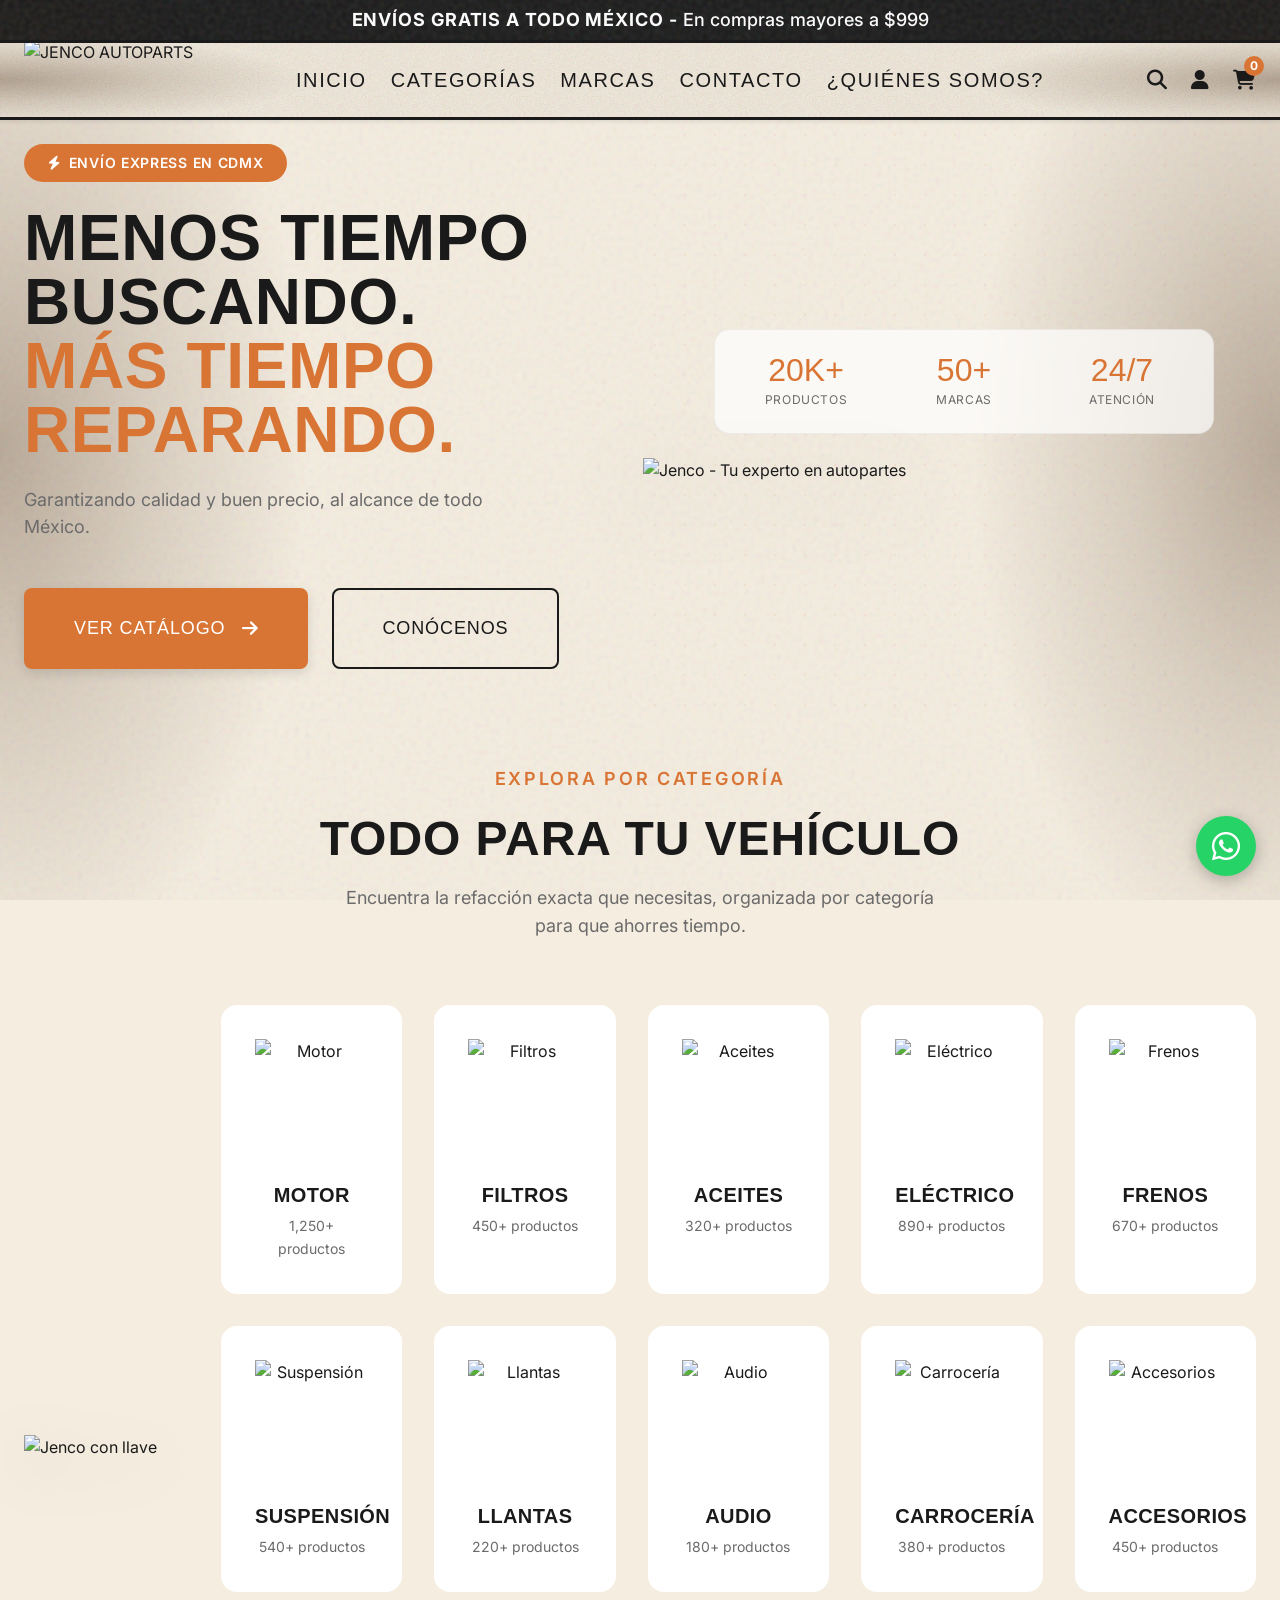
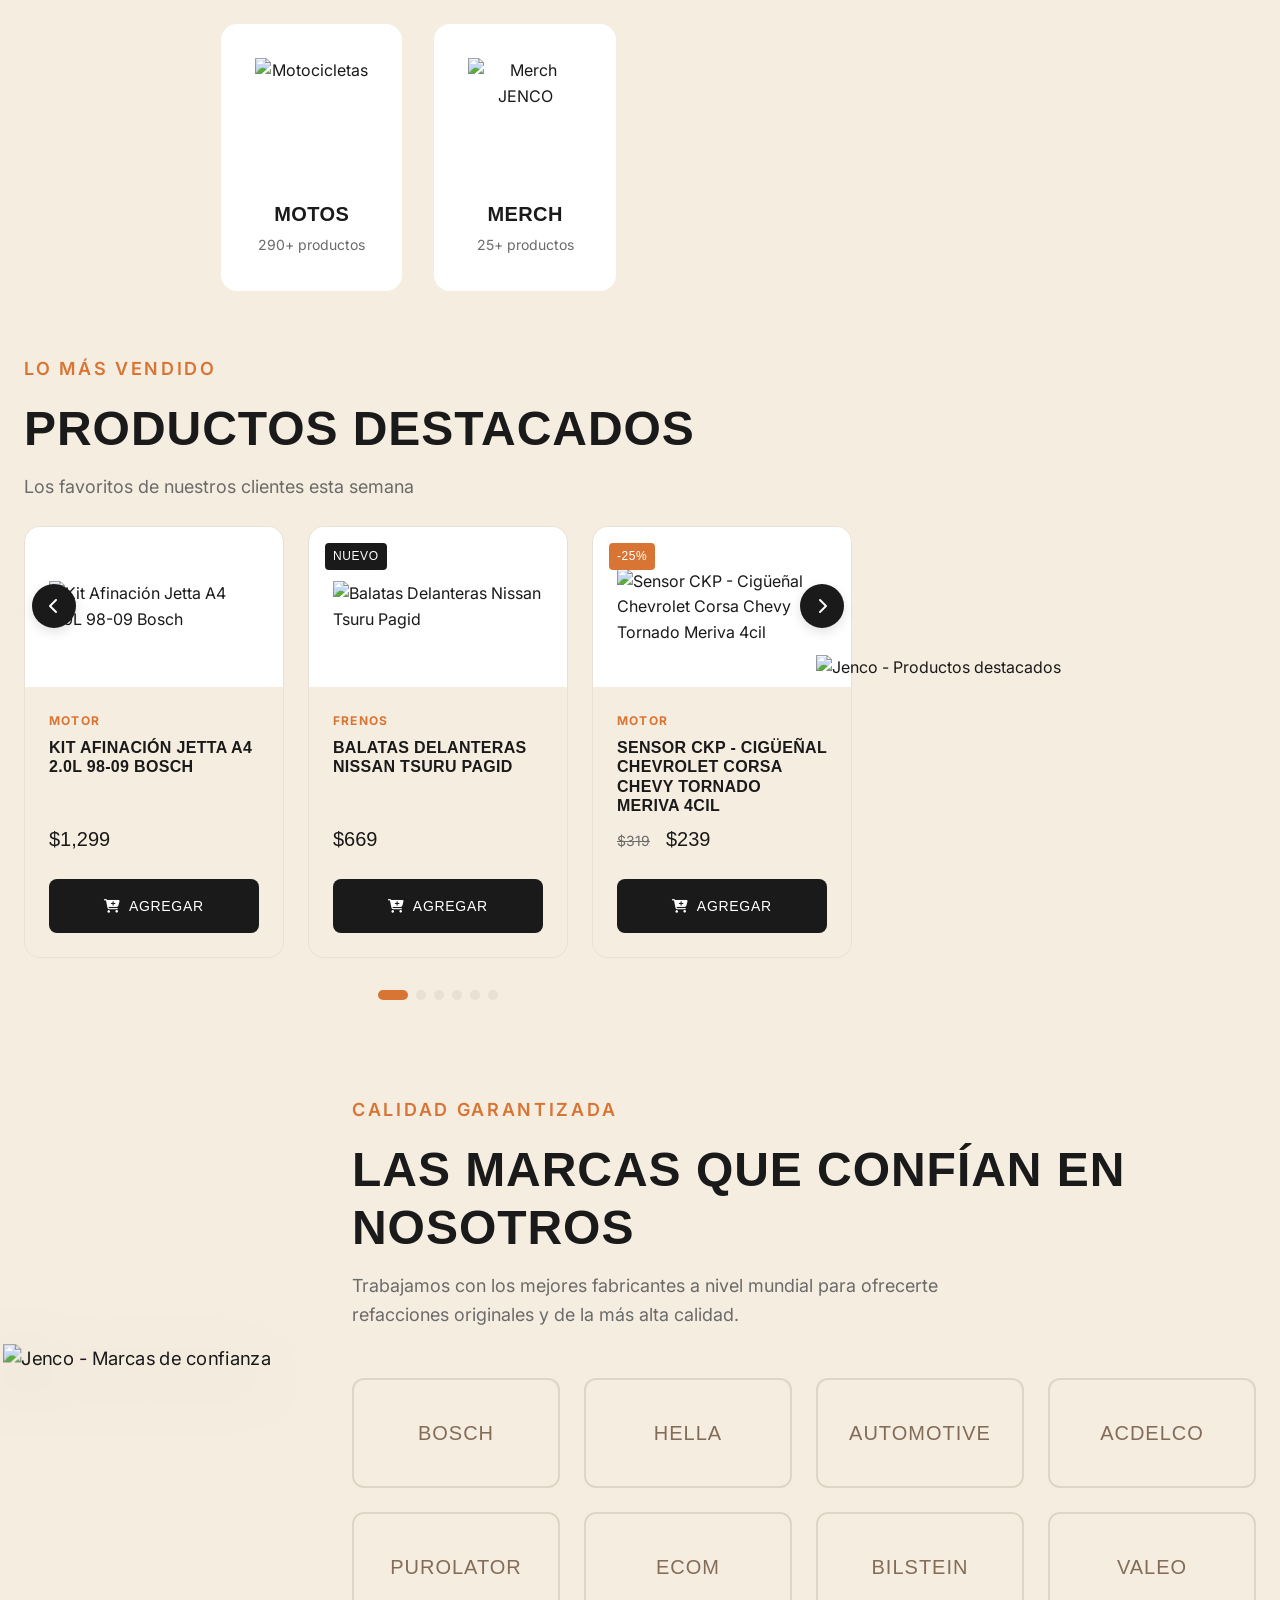
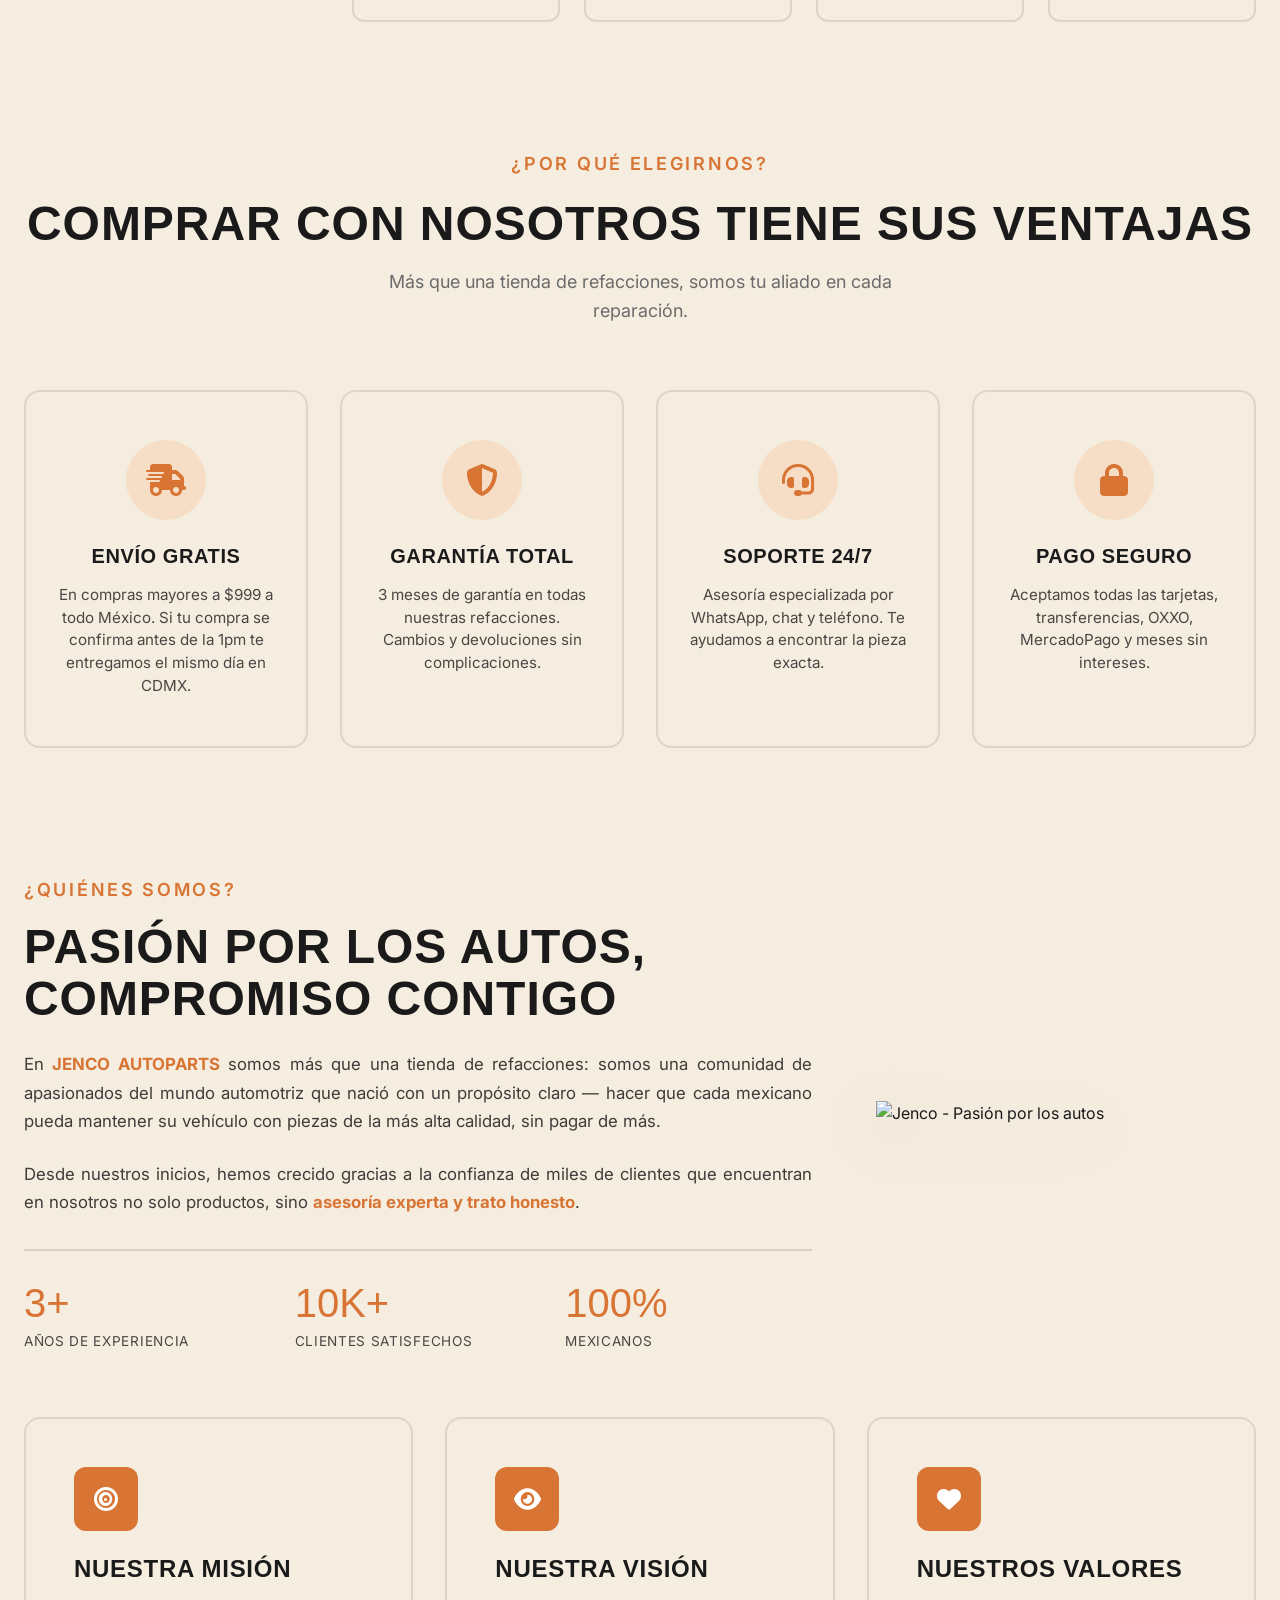
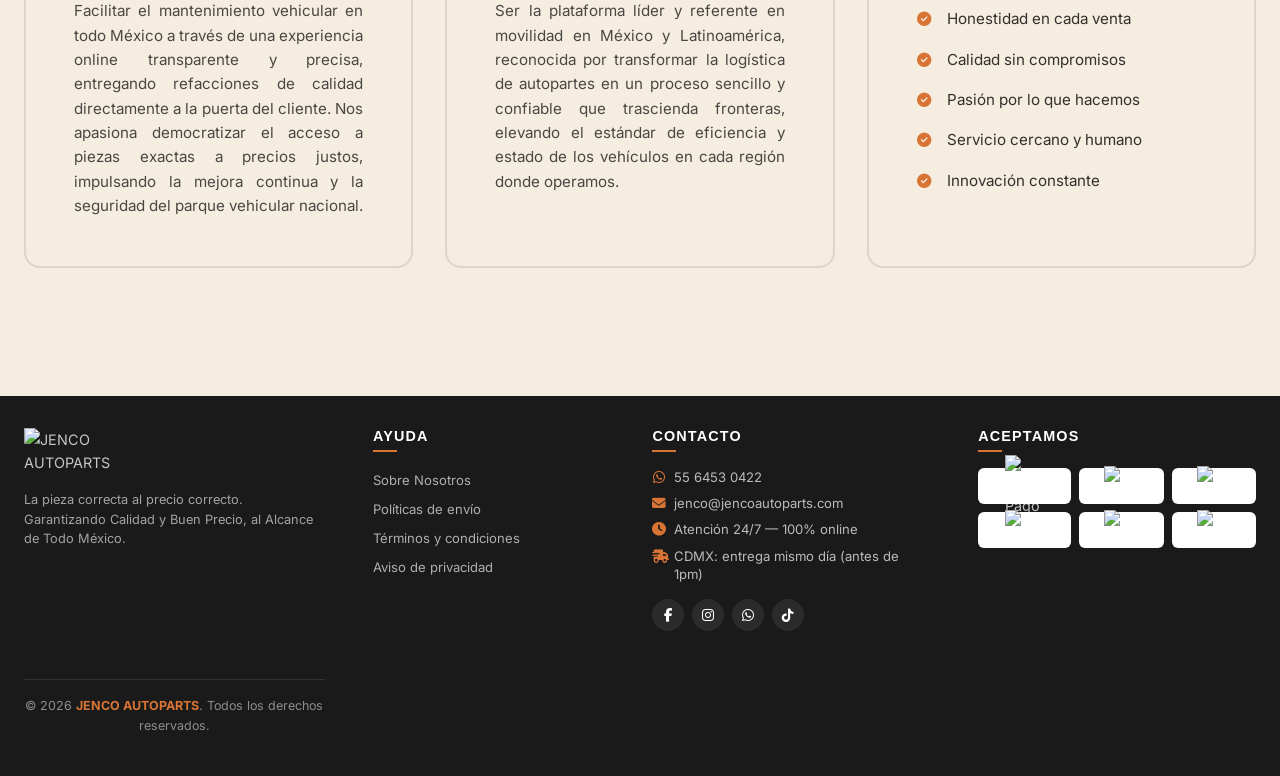
==== commit d33f46be: "Add files via upload" ====
--- a/index.html
+++ b/index.html
@@ -388,15 +388,13 @@
           <!-- Producto 7 -->
           <article class="product-card">
             <div class="product-card__image-wrap">
-              <img src="assets/productos/producto-07.png" alt="Llanta" class="product-card__image">
-              <span class="product-card__badge">-25%</span>
+              <img src="assets/productos/producto-07.png" alt="Juego Rines R12X6 Barrenación 4-110" class="product-card__image">
             </div>
             <div class="product-card__info">
               <span class="product-card__category">Llantas</span>
-              <h3 class="product-card__title">Llanta Michelin 195/65 R15</h3>
+              <h3 class="product-card__title">Juego Rines R12X6 Barrenación 4-110</h3>
               <div class="product-card__price-wrap">
-                <span class="product-card__price-old">$2,200</span>
-                <span class="product-card__price">$1,650</span>
+                <span class="product-card__price">$7,999</span>
               </div>
               <a href="catalogo.html" class="product-card__btn">
               <i class="fas fa-cart-plus"></i> Agregar
--- a/css/styles.css
+++ b/css/styles.css
@@ -0,0 +1,28 @@
+/* ============================================
+   JENCO AUTOPARTS - HOJA PRINCIPAL
+   Importa todos los demás archivos CSS
+   ============================================ */
+
+@import url('reset.css');
+@import url('variables.css');
+@import url('base.css');
+@import url('components.css');
+
+/* ============================================
+   JENCO AUTOPARTS - HOJA PRINCIPAL
+   ============================================ */
+
+@import url('reset.css');
+@import url('variables.css');
+@import url('base.css');
+@import url('components.css');
+@import url('hero.css');
+@import url('categorias.css');
+@import url('productos.css');
+@import url('marcas.css');
+@import url('beneficios.css');
+@import url('nosotros.css');
+@import url('contacto.css');   
+@import url('footer.css');
+
+
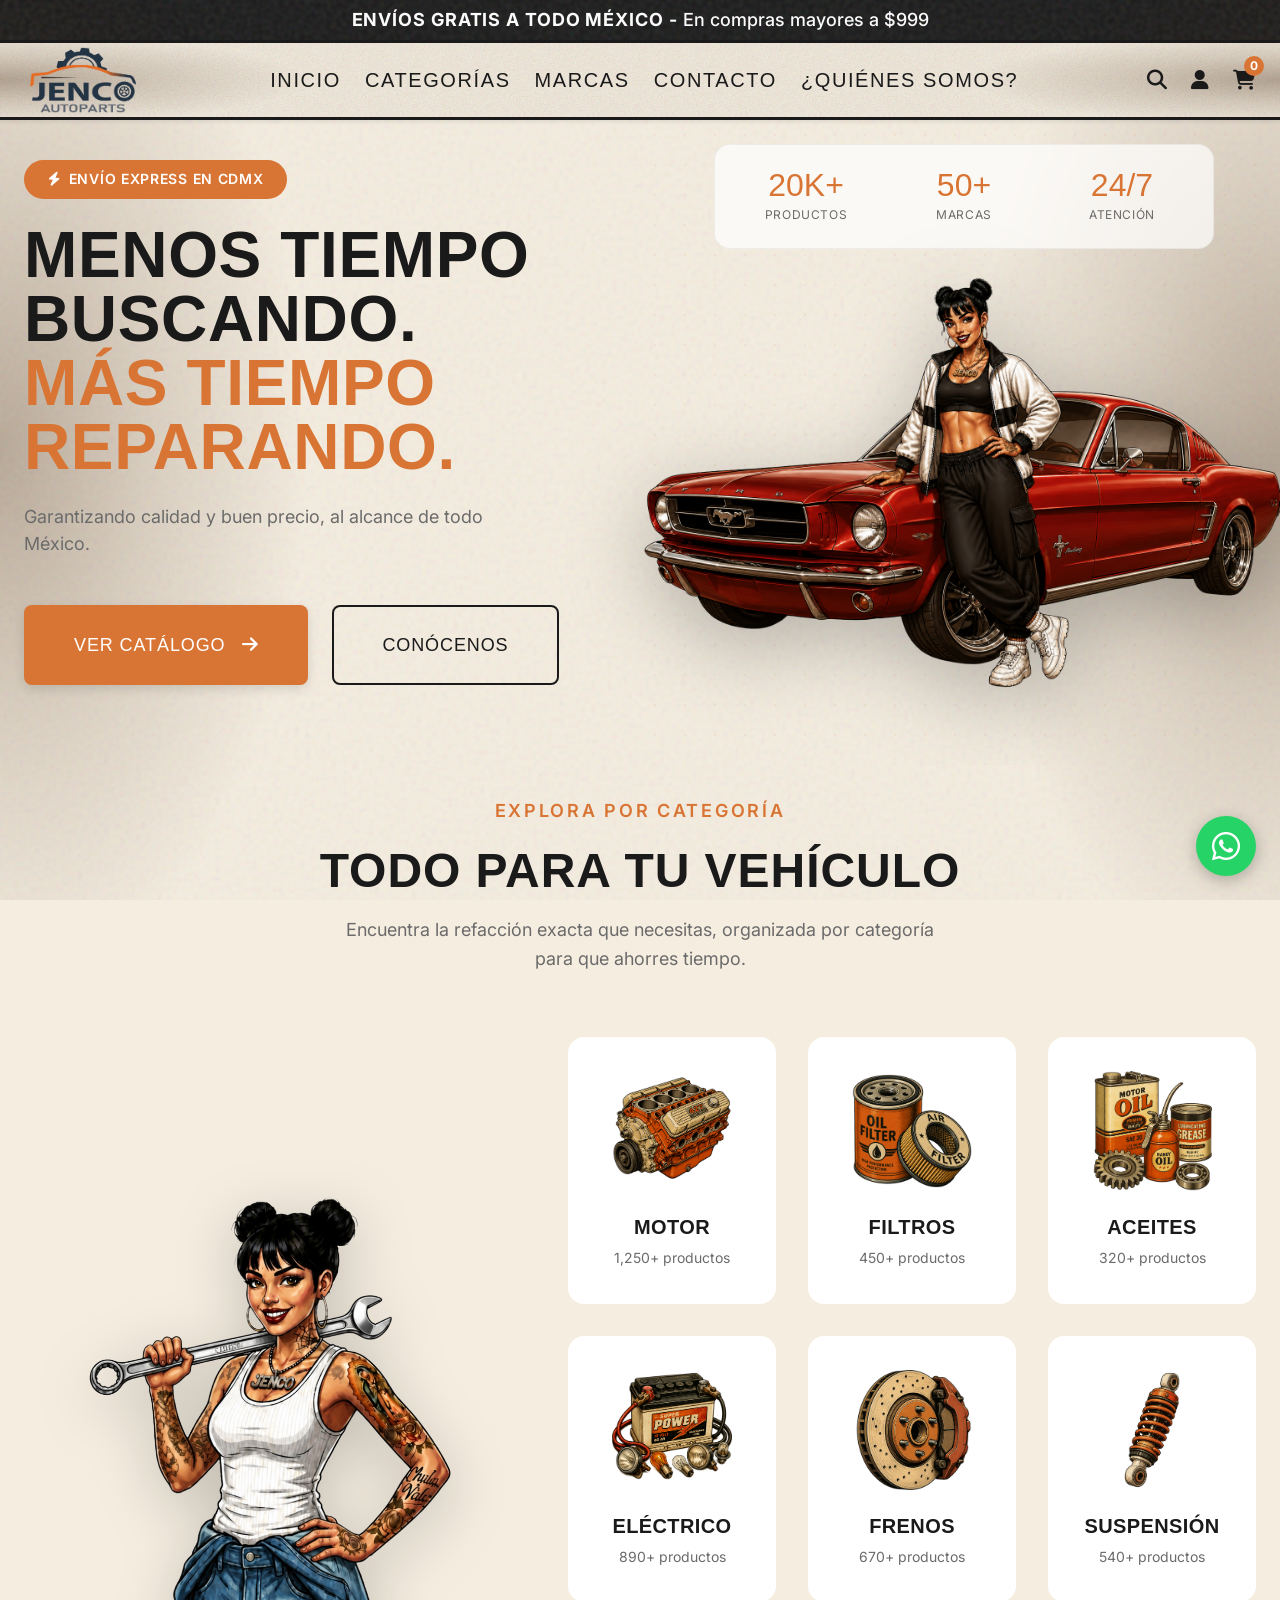
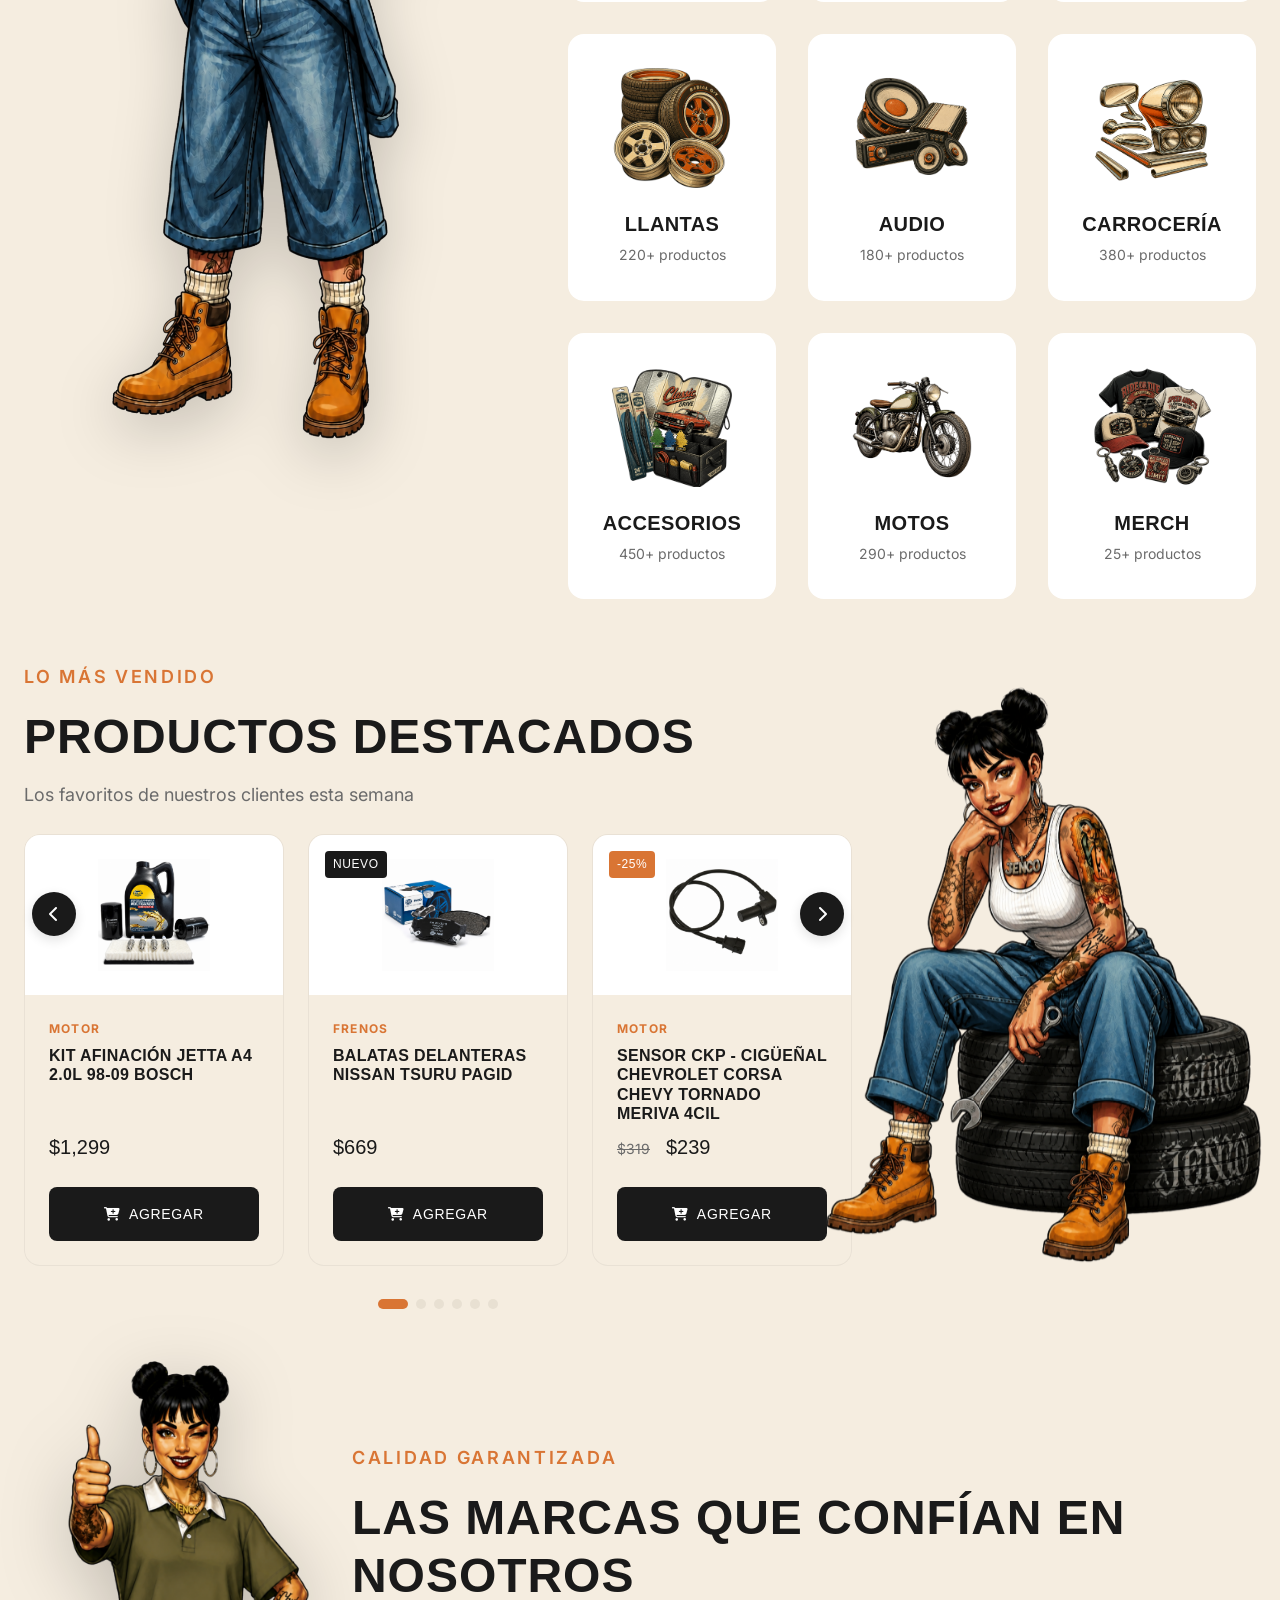
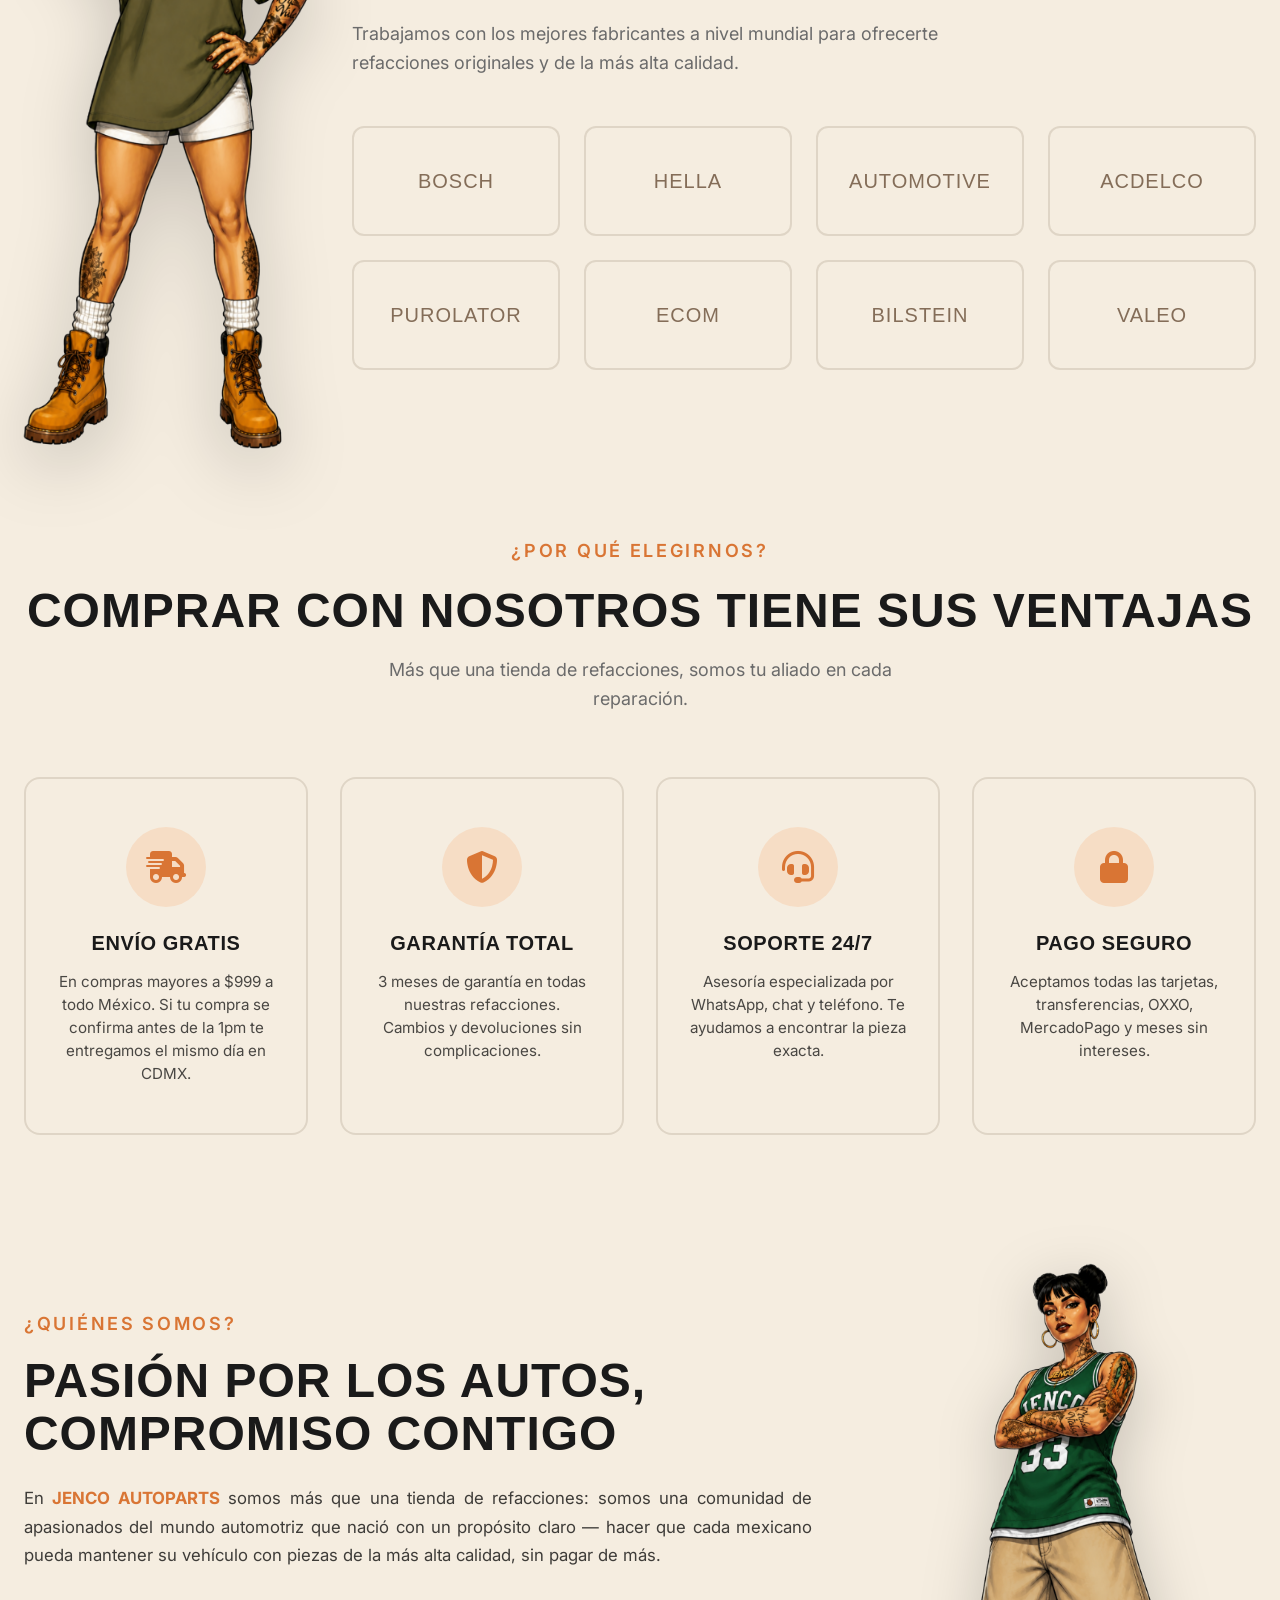
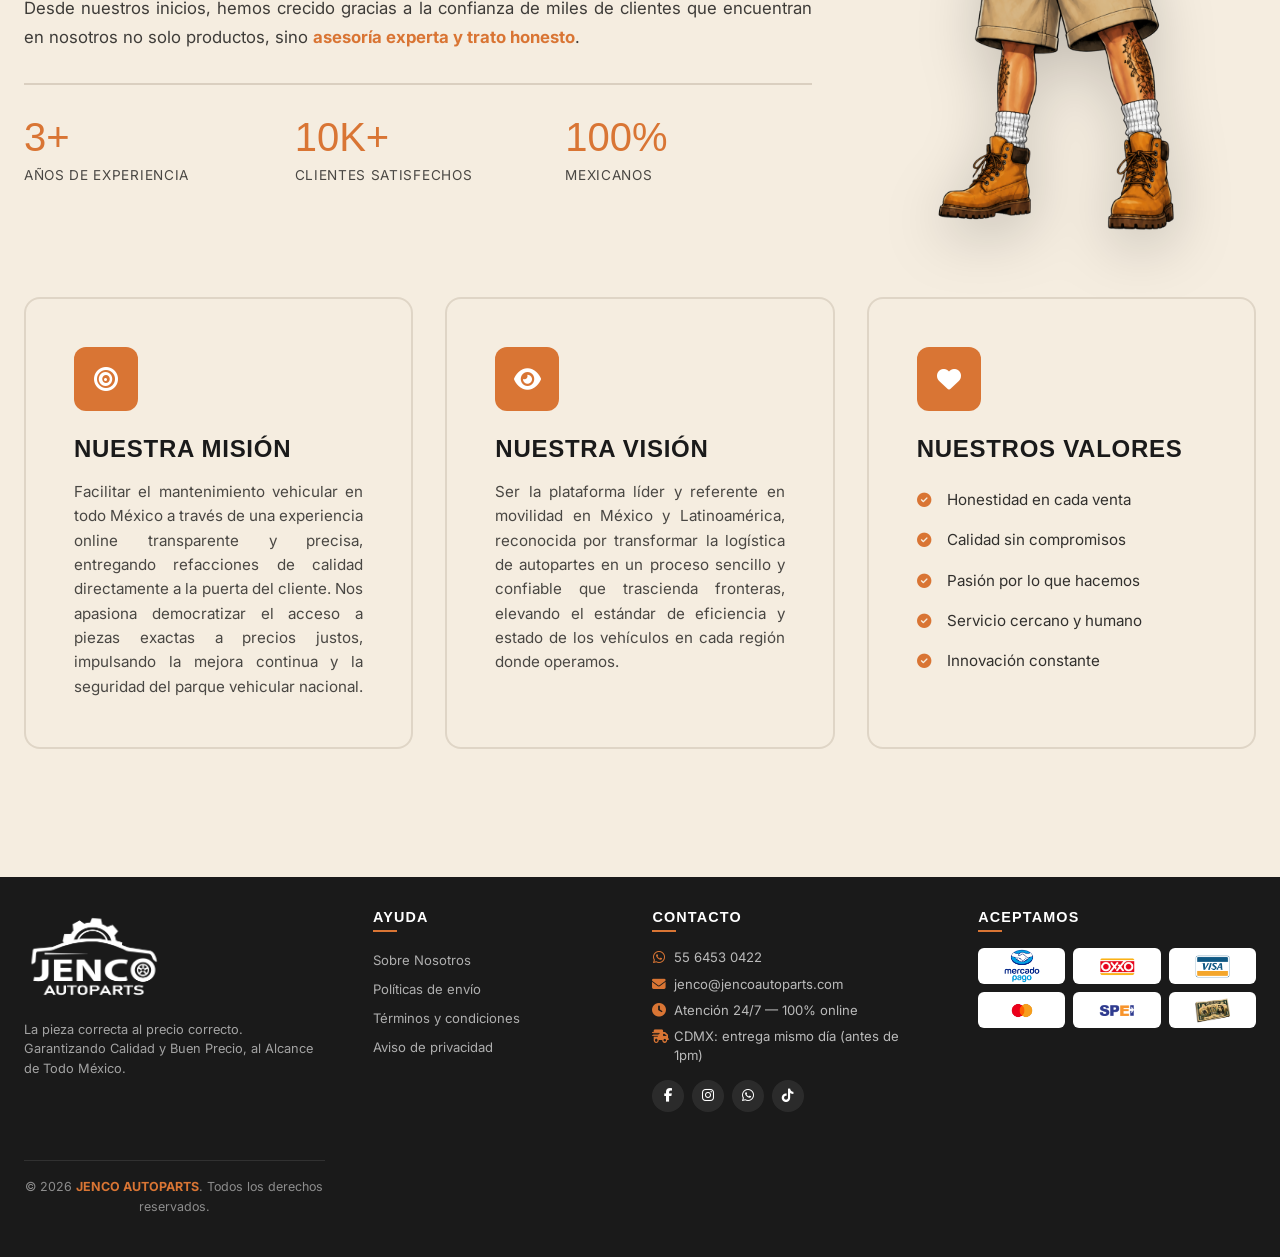
==== commit 4676f9f3: "Add files via upload" ====
--- a/index.html
+++ b/index.html
@@ -8,8 +8,8 @@
   <meta name="description" content="Refacciones y autopartes para tu vehículo. Envíos a todo México. Calidad garantizada y precios justos. Entrega el mismo día en CDMX.">
   
   <!-- Favicon -->
-  <link rel="icon" type="image/png" href="assets/logos/jenco-iso-32.png">
-  <link rel="apple-touch-icon" href="assets/logos/jenco-iso-512.png">
+  <link rel="icon" type="image/png" href="logos/jenco-iso-32.png">
+  <link rel="apple-touch-icon" href="logos/jenco-iso-512.png">
   
   <!-- Tipografías Google Fonts -->
   <link rel="preconnect" href="https://fonts.googleapis.com">
@@ -42,7 +42,7 @@
       
       <!-- Logo -->
       <a href="index.html" class="header__logo" aria-label="Inicio - JENCO AUTOPARTS">
-        <img src="assets/logos/jenco-logo-color.png" alt="JENCO AUTOPARTS">
+        <img src="logos/jenco-logo-color.png" alt="JENCO AUTOPARTS">
       </a>
       
       <!-- Navegación -->
@@ -136,7 +136,7 @@
       </div>
       
       <!-- Imagen Jenco -->
-      <img src="assets/jenco/jenco-pose-01.png" alt="Jenco - Tu experto en autopartes">
+      <img src="jenco/jenco-pose-01.png" alt="Jenco - Tu experto en autopartes">
       
     </div>
     
@@ -163,7 +163,7 @@
       
       <!-- Jenco con llave-->
       <div class="section__jenco">
-        <img src="assets/jenco/jenco-pose-02.png" alt="Jenco con llave">
+        <img src="jenco/jenco-pose-02.png" alt="Jenco con llave">
       </div>
       
       <!-- Grid de categorías (derecha) -->
@@ -171,73 +171,73 @@
         <div class="categories-grid">
           
           <a href="catalogo.html" class="category-card">
-            <img src="assets/categorias/cat-motor.png" alt="Motor" class="category-card__image">
+            <img src="categorias/cat-motor.png" alt="Motor" class="category-card__image">
             <h3 class="category-card__title">Motor</h3>
             <p class="category-card__count">1,250+ productos</p>
           </a>
           
           <a href="catalogo.html" class="category-card">
-            <img src="assets/categorias/cat-filtros.png" alt="Filtros" class="category-card__image">
+            <img src="categorias/cat-filtros.png" alt="Filtros" class="category-card__image">
             <h3 class="category-card__title">Filtros</h3>
             <p class="category-card__count">450+ productos</p>
           </a>
           
           <a href="catalogo.html" class="category-card">
-            <img src="assets/categorias/cat-aceites.png" alt="Aceites" class="category-card__image">
+            <img src="categorias/cat-aceites.png" alt="Aceites" class="category-card__image">
             <h3 class="category-card__title">Aceites</h3>
             <p class="category-card__count">320+ productos</p>
           </a>
           
           <a href="catalogo.html"  class="category-card">
-            <img src="assets/categorias/cat-electrico.png" alt="Eléctrico" class="category-card__image">
+            <img src="categorias/cat-electrico.png" alt="Eléctrico" class="category-card__image">
             <h3 class="category-card__title">Eléctrico</h3>
             <p class="category-card__count">890+ productos</p>
           </a>
           
           <a href="catalogo.html"  class="category-card">
-            <img src="assets/categorias/cat-frenos.png" alt="Frenos" class="category-card__image">
+            <img src="categorias/cat-frenos.png" alt="Frenos" class="category-card__image">
             <h3 class="category-card__title">Frenos</h3>
             <p class="category-card__count">670+ productos</p>
           </a>
           
           <a href="catalogo.html"  class="category-card">
-            <img src="assets/categorias/cat-suspension.png" alt="Suspensión" class="category-card__image">
+            <img src="categorias/cat-suspension.png" alt="Suspensión" class="category-card__image">
             <h3 class="category-card__title">Suspensión</h3>
             <p class="category-card__count">540+ productos</p>
           </a>
           
           <a href="catalogo.html"  class="category-card">
-            <img src="assets/categorias/cat-llantas.png" alt="Llantas" class="category-card__image">
+            <img src="categorias/cat-llantas.png" alt="Llantas" class="category-card__image">
             <h3 class="category-card__title">Llantas</h3>
             <p class="category-card__count">220+ productos</p>
           </a>
           
           <a href="catalogo.html"  class="category-card">
-            <img src="assets/categorias/cat-audio.png" alt="Audio" class="category-card__image">
+            <img src="categorias/cat-audio.png" alt="Audio" class="category-card__image">
             <h3 class="category-card__title">Audio</h3>
             <p class="category-card__count">180+ productos</p>
           </a>
           
           <a href="catalogo.html"  class="category-card">
-            <img src="assets/categorias/cat-carroceria.png" alt="Carrocería" class="category-card__image">
+            <img src="categorias/cat-carroceria.png" alt="Carrocería" class="category-card__image">
             <h3 class="category-card__title">Carrocería</h3>
             <p class="category-card__count">380+ productos</p>
           </a>
 
           <a href="catalogo.html"  class="category-card">
-            <img src="assets/categorias/cat-accesorios.png" alt="Accesorios" class="category-card__image">
+            <img src="categorias/cat-accesorios.png" alt="Accesorios" class="category-card__image">
             <h3 class="category-card__title">Accesorios</h3>
             <p class="category-card__count">450+ productos</p>
           </a>
           
           <a href="catalogo.html"  class="category-card">
-            <img src="assets/categorias/cat-motocicletas.png" alt="Motocicletas" class="category-card__image">
+            <img src="categorias/cat-motocicletas.png" alt="Motocicletas" class="category-card__image">
             <h3 class="category-card__title">Motos</h3>
             <p class="category-card__count">290+ productos</p>
           </a>
 
 	<a href="catalogo.html"  class="category-card">
-  	   <img src="assets/categorias/cat-merch.png" alt="Merch JENCO" class="category-card__image">
+  	   <img src="categorias/cat-merch.png" alt="Merch JENCO" class="category-card__image">
            <h3 class="category-card__title">Merch</h3>
            <p class="category-card__count">25+ productos</p>
 	</a>
@@ -282,7 +282,7 @@
           <!-- Producto 1 -->
           <article class="product-card">
             <div class="product-card__image-wrap">
-              <img src="assets/productos/producto-01.png" alt="Kit Afinación Jetta A4 2.0L 98-09 Bosch" class="product-card__image">
+              <img src="productos/producto-01.png" alt="Kit Afinación Jetta A4 2.0L 98-09 Bosch" class="product-card__image">
             </div>
             <div class="product-card__info">
               <span class="product-card__category">Motor</span>
@@ -299,7 +299,7 @@
           <!-- Producto 2 -->
           <article class="product-card">
             <div class="product-card__image-wrap">
-              <img src="assets/productos/producto-02.png" alt="Balatas Delanteras Nissan Tsuru Pagid" class="product-card__image">
+              <img src="productos/producto-02.png" alt="Balatas Delanteras Nissan Tsuru Pagid" class="product-card__image">
               <span class="product-card__badge product-card__badge--new">NUEVO</span>
             </div>
             <div class="product-card__info">
@@ -317,7 +317,7 @@
           <!-- Producto 3 -->
           <article class="product-card">
             <div class="product-card__image-wrap">
-              <img src="assets/productos/producto-03.png" alt="Sensor CKP - Cigüeñal Chevrolet Corsa Chevy Tornado Meriva 4cil" class="product-card__image">
+              <img src="productos/producto-03.png" alt="Sensor CKP - Cigüeñal Chevrolet Corsa Chevy Tornado Meriva 4cil" class="product-card__image">
               <span class="product-card__badge">-25%</span>
             </div>
             <div class="product-card__info">
@@ -336,7 +336,7 @@
           <!-- Producto 4 -->
           <article class="product-card">
             <div class="product-card__image-wrap">
-              <img src="assets/productos/producto-04.png" alt="JUEGO DE BOCINAS 6½ 2 VIAS 300W KENWOOD" class="product-card__image">
+              <img src="productos/producto-04.png" alt="JUEGO DE BOCINAS 6½ 2 VIAS 300W KENWOOD" class="product-card__image">
             </div>
             <div class="product-card__info">
               <span class="product-card__category">Audio</span>
@@ -353,7 +353,7 @@
           <!-- Producto 5 -->
           <article class="product-card">
             <div class="product-card__image-wrap">
-              <img src="assets/productos/producto-05.png" alt="Alternador 55A Nissan Tsuru Pick-Up Bosch" class="product-card__image">
+              <img src="productos/producto-05.png" alt="Alternador 55A Nissan Tsuru Pick-Up Bosch" class="product-card__image">
             </div>
             <div class="product-card__info">
               <span class="product-card__category">Eléctrico</span>
@@ -370,7 +370,7 @@
           <!-- Producto 6 -->
           <article class="product-card">
             <div class="product-card__image-wrap">
-              <img src="assets/productos/producto-06.png" alt="AMORTIGUADOR TRW DE PRESION DE GAS NISSAN DELANTERO IZQUIERDO VERSA 4CIL 1.6L 12-19" 		      class="product-card__image">
+              <img src="productos/producto-06.png" alt="AMORTIGUADOR TRW DE PRESION DE GAS NISSAN DELANTERO IZQUIERDO VERSA 4CIL 1.6L 12-19" 		      class="product-card__image">
               <span class="product-card__badge product-card__badge--new">NUEVO</span>
             </div>
             <div class="product-card__info">
@@ -388,7 +388,7 @@
           <!-- Producto 7 -->
           <article class="product-card">
             <div class="product-card__image-wrap">
-              <img src="assets/productos/producto-07.png" alt="Juego Rines R12X6 Barrenación 4-110" class="product-card__image">
+              <img src="productos/producto-07.png" alt="Juego Rines R12X6 Barrenación 4-110" class="product-card__image">
             </div>
             <div class="product-card__info">
               <span class="product-card__category">Llantas</span>
@@ -405,7 +405,7 @@
           <!-- Producto 8 -->
           <article class="product-card">
             <div class="product-card__image-wrap">
-              <img src="assets/productos/producto-08.png" alt="Pluma Limpiaparabrisas 16"/16" ECO Set BOSCH" class="product-card__image">
+              <img src="productos/producto-08.png" alt="Pluma Limpiaparabrisas 16"/16" ECO Set BOSCH" class="product-card__image">
             </div>
             <div class="product-card__info">
               <span class="product-card__category">Accesorios</span>
@@ -427,7 +427,7 @@
       
       <!-- Jenco "comiéndose" el carrusel -->
       <div class="featured-products__jenco">
-        <img src="assets/jenco/jenco-pose-03.png" alt="Jenco - Productos destacados">
+        <img src="jenco/jenco-pose-03.png" alt="Jenco - Productos destacados">
       </div>
       
     </div>
@@ -446,7 +446,7 @@
       
       <!-- Jenco a la izquierda (abarca todo el alto) -->
       <div class="brands__jenco">
-        <img src="assets/jenco/jenco-pose-04.png" alt="Jenco - Marcas de confianza">
+        <img src="jenco/jenco-pose-04.png" alt="Jenco - Marcas de confianza">
       </div>
       
       <!-- Contenido a la derecha (header + grid) -->
@@ -584,7 +584,7 @@
       
       <!-- Jenco -->
       <div class="about__jenco">
-        <img src="assets/jenco/jenco-pose-05.png" alt="Jenco - Pasión por los autos">
+        <img src="jenco/jenco-pose-05.png" alt="Jenco - Pasión por los autos">
       </div>
       
     </div>
@@ -650,7 +650,7 @@
       
       <!-- COLUMNA 1: Marca -->
       <div class="footer__brand">
-        <img src="assets/logos/jenco-logo-blanco.png" alt="JENCO AUTOPARTS">
+        <img src="logos/jenco-logo-blanco.png" alt="JENCO AUTOPARTS">
         <p class="footer__brand-text">
           La pieza correcta al precio correcto.
 	  Garantizando Calidad y Buen Precio, al Alcance de Todo México. 
@@ -701,22 +701,22 @@
         <h4 class="footer__title">Aceptamos</h4>
         <div class="footer__payments-grid">
           <div class="footer__payment">
-            <img src="assets/pagos/mercado-pago.png" alt="Mercado Pago">
+            <img src="pagos/mercado-pago.png" alt="Mercado Pago">
           </div>
           <div class="footer__payment">
-            <img src="assets/pagos/oxxo-pago.png" alt="OXXO">
+            <img src="pagos/oxxo-pago.png" alt="OXXO">
           </div>
           <div class="footer__payment">
-            <img src="assets/pagos/visa-pago.png" alt="VISA">
+            <img src="pagos/visa-pago.png" alt="VISA">
           </div>
           <div class="footer__payment">
-            <img src="assets/pagos/mastercard-pago.png" alt="Mastercard">
+            <img src="pagos/mastercard-pago.png" alt="Mastercard">
           </div>
           <div class="footer__payment">
-            <img src="assets/pagos/spei-pago.png" alt="SPEI">
+            <img src="pagos/spei-pago.png" alt="SPEI">
           </div>
           <div class="footer__payment">
-            <img src="assets/pagos/efectivo-pago.png" alt="Efectivo">
+            <img src="pagos/efectivo-pago.png" alt="Efectivo">
           </div>
       </div>
     </div>
